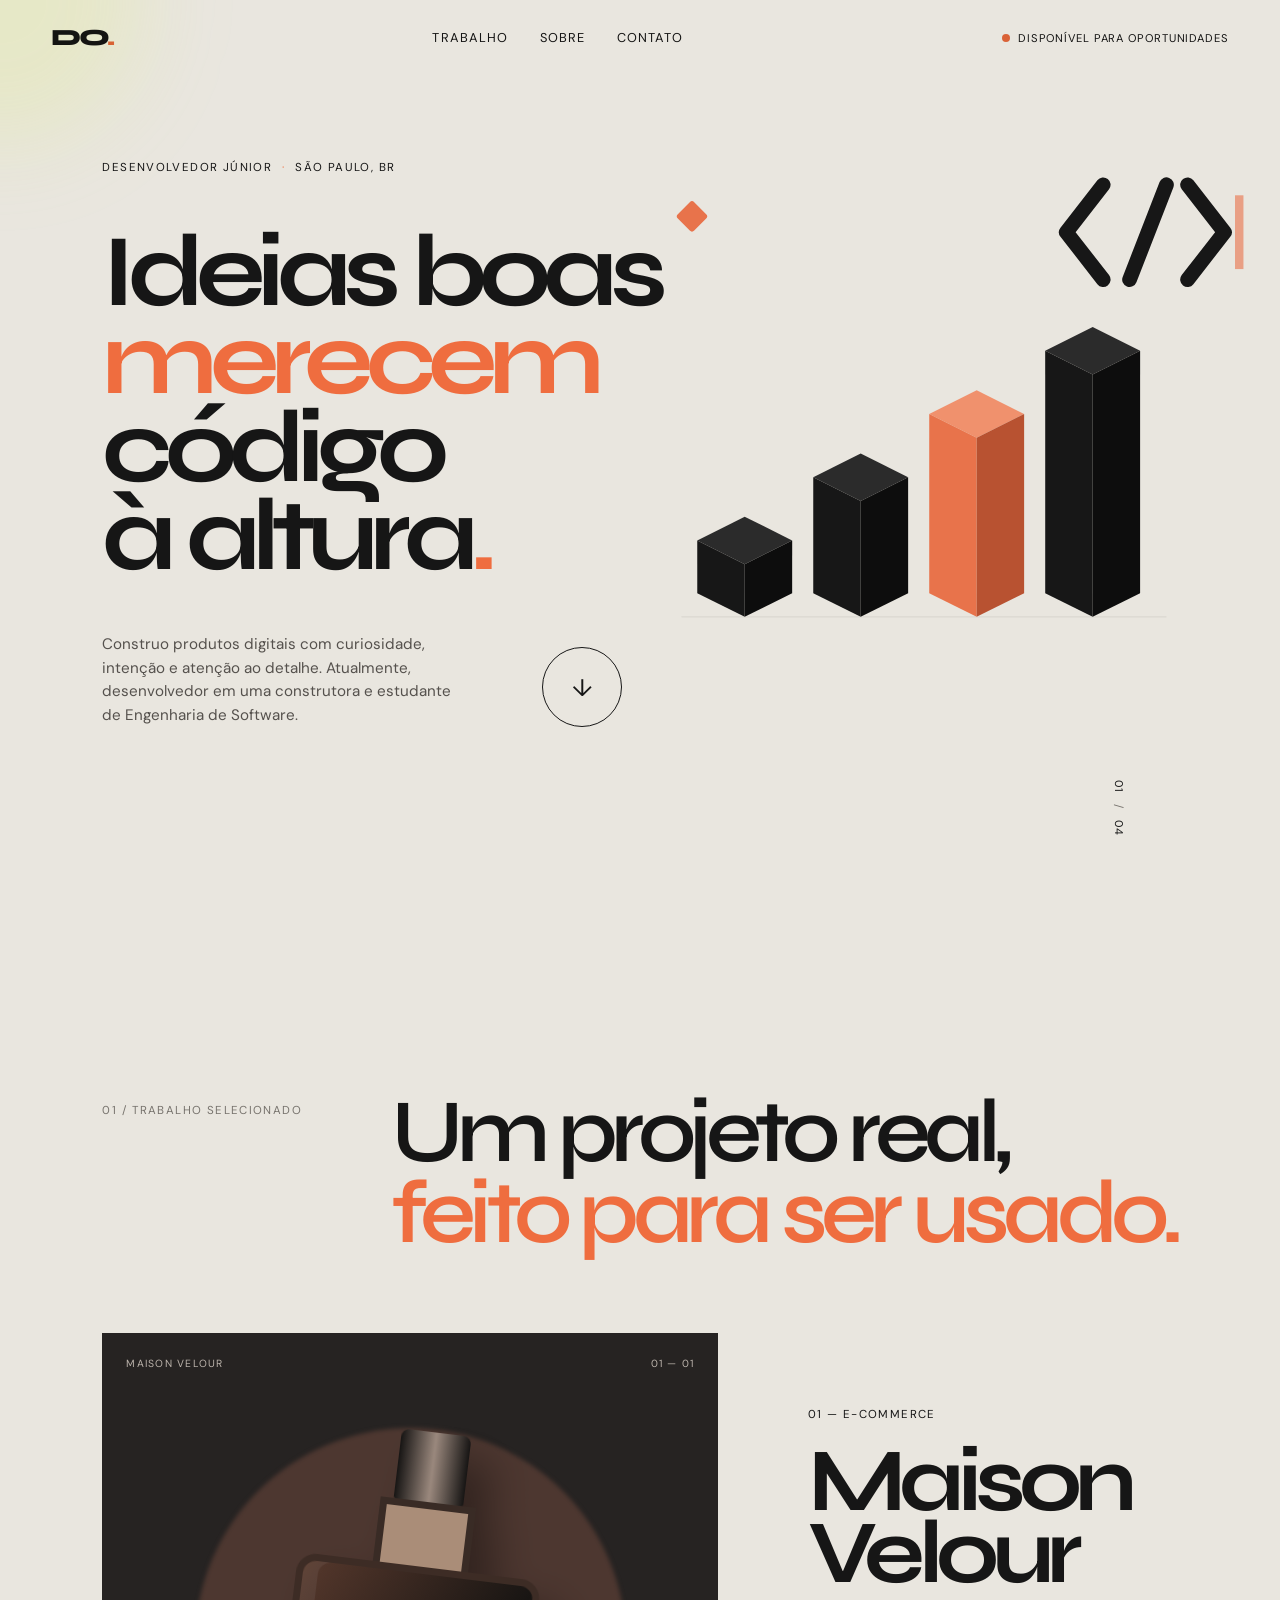
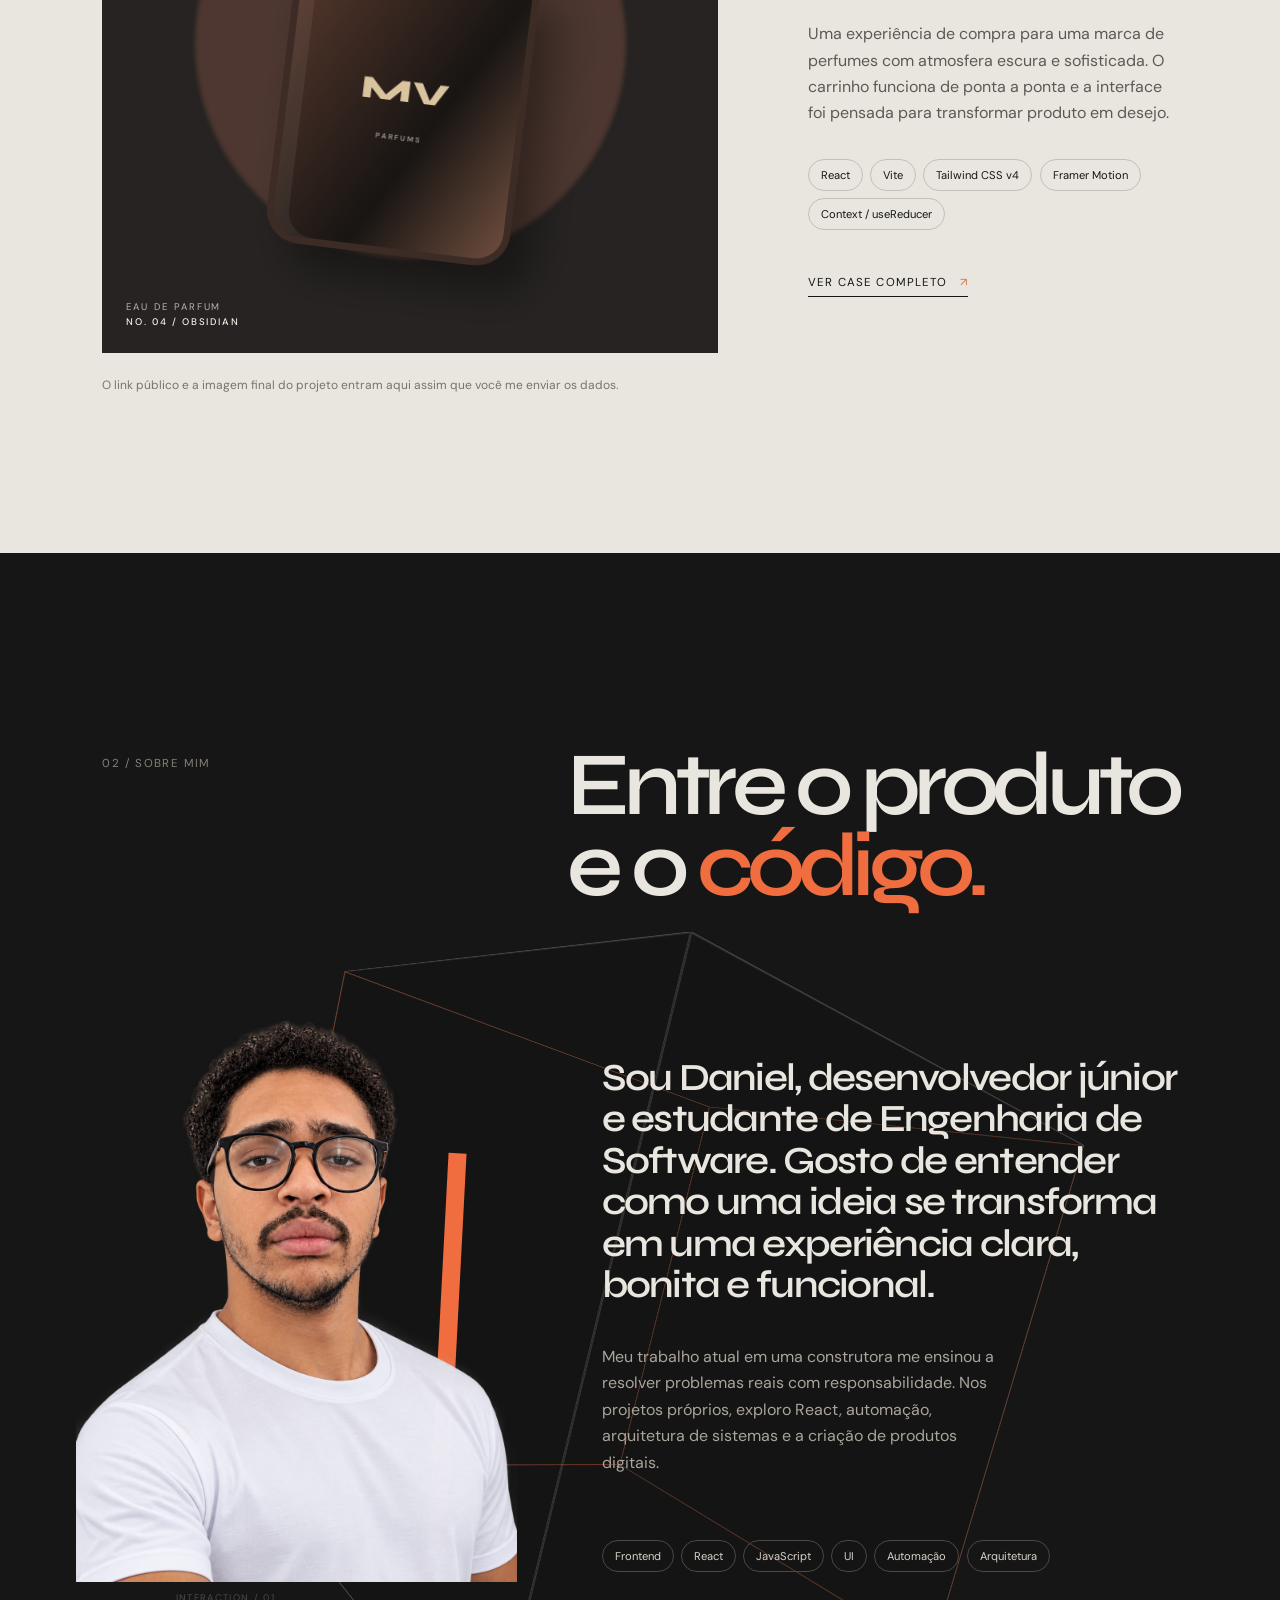
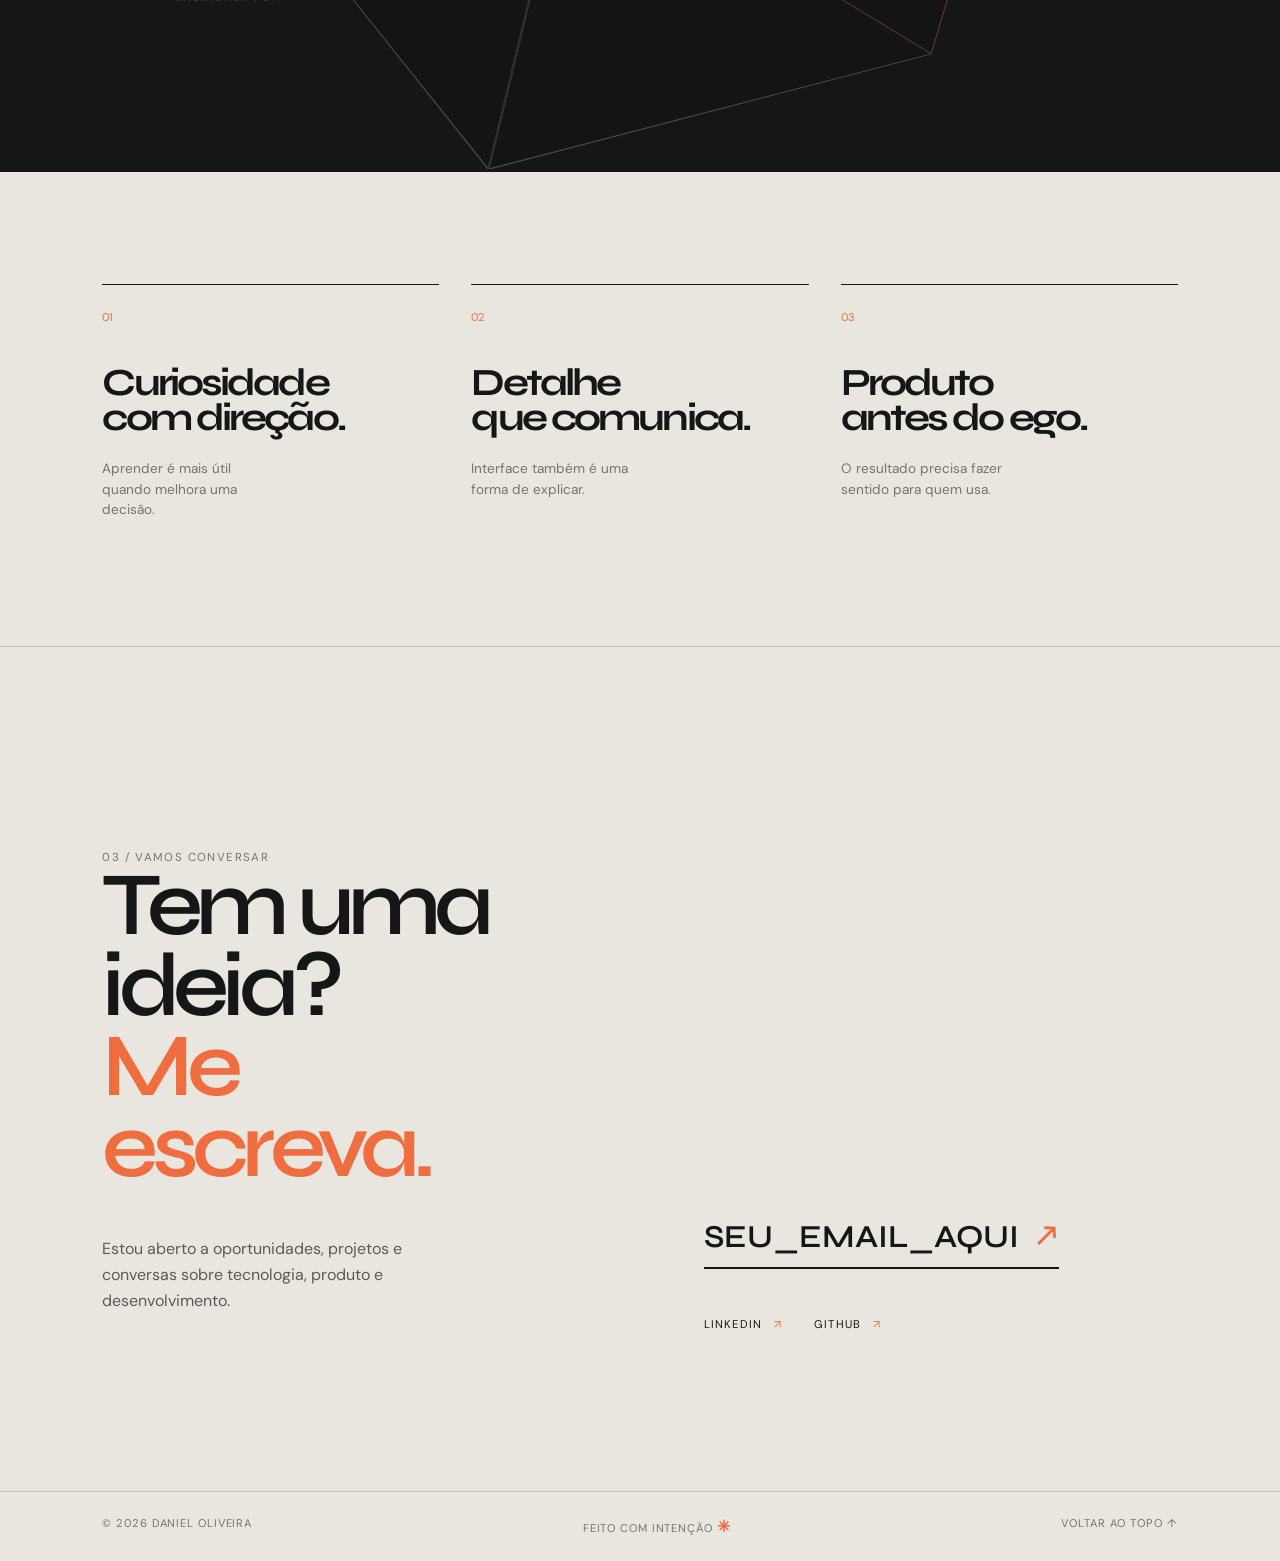
==== index.html @ 0e3d34be "Versão atualizada top demais da conta" ====
<!DOCTYPE html>
<html lang="pt-BR">

<head>
    <meta charset="UTF-8">
    <meta name="viewport" content="width=device-width, initial-scale=1.0">
    <meta name="description"
        content="Portfólio de Daniel Oliveira, desenvolvedor júnior e estudante de Engenharia de Software.">
    <title>Daniel Oliveira · Desenvolvedor</title>
    <link rel="preconnect" href="https://fonts.googleapis.com">
    <link rel="preconnect" href="https://fonts.gstatic.com" crossorigin>
    <link
        href="https://fonts.googleapis.com/css2?family=DM+Sans:wght@400;500;600;700&family=Syne:wght@500;600;700;800&display=swap"
        rel="stylesheet">
    <link rel="stylesheet" href="styles.css">
</head>

<body>
    <div class="cursor-glow" aria-hidden="true"></div>
    <a class="skip-link" href="#conteudo">Pular para o conteúdo</a>
    <header class="site-header">
        <a class="wordmark" href="#topo" aria-label="Daniel Oliveira, início">DO<span>.</span></a>
        <nav class="main-nav" aria-label="Navegação principal">
            <a href="#trabalho">Trabalho</a><a href="#sobre">Sobre</a><a href="#contato">Contato</a>
        </nav>
        <a class="header-availability" href="#contato"><span></span> Disponível para oportunidades</a>
    </header>
    <main id="conteudo">
        <section id="topo" class="hero section-shell">
            <div class="hero-kicker reveal">Desenvolvedor júnior <span>·</span> São Paulo, BR</div>
            <h1 class="hero-title reveal reveal-delay-1">Ideias boas<br><em>merecem</em> código<br>à
                altura<span>.</span></h1>
            <aside class="hero-viewport reveal reveal-delay-2" aria-label="Modelo 3D de blocos de código">
                <img src="./SVG/hero-code-blocks-3d.svg" alt="Modelo 3D abstrato formado por blocos de código">
            </aside>
            <div class="hero-bottom reveal reveal-delay-2">
                <p>Construo produtos digitais com curiosidade, intenção e atenção ao detalhe. Atualmente, desenvolvedor
                    em uma construtora e estudante de Engenharia de Software.</p>
                <a class="circle-link" href="#trabalho" aria-label="Ver trabalhos selecionados"><span>↓</span></a>
            </div>
            <div class="hero-index" aria-hidden="true">01 <span>/</span> 04</div>
        </section>
        <section id="trabalho" class="work-section section-shell">
            <div class="section-heading reveal">
                <p class="eyebrow">01 / Trabalho selecionado</p>
                <h2>Um projeto real,<br><em>feito para ser usado.</em></h2>
            </div>
            <article class="project-feature reveal">
                <div class="project-visual" aria-label="Prévia visual do e-commerce Maison Velour">
                    <div class="visual-topline"><span>MAISON VELOUR</span><span>01 — 01</span></div>
                    <div class="perfume-bottle">
                        <div class="bottle-cap"></div>
                        <div class="bottle-neck"></div>
                        <div class="bottle-body"><span>MV<br><small>PARFUMS</small></span></div>
                    </div>
                    <div class="visual-caption">EAU DE PARFUM<br><strong>NO. 04 / OBSIDIAN</strong></div>
                </div>
                <div class="project-copy">
                    <p class="project-number">01 — E-commerce</p>
                    <h3>Maison<br>Velour</h3>
                    <p class="project-description">Uma experiência de compra para uma marca de perfumes com atmosfera
                        escura e sofisticada. O carrinho funciona de ponta a ponta e a interface foi pensada para
                        transformar produto em desejo.</p>
                    <div class="tag-list" aria-label="Tecnologias utilizadas">
                        <span>React</span><span>Vite</span><span>Tailwind CSS v4</span><span>Framer
                            Motion</span><span>Context / useReducer</span></div><a class="text-link" href="#contato">Ver
                        case completo <span>↗</span></a>
                </div>
            </article>
            <p class="project-note reveal">O link público e a imagem final do projeto entram aqui assim que você me
                enviar os dados.</p>
        </section>
        <section id="sobre" class="about-section section-shell">
            <div class="section-heading reveal">
                <p class="eyebrow">02 / Sobre mim</p>
                <h2>Entre o produto<br>e o <em>código.</em></h2>
            </div>
            <div class="about-grid">
                <div class="about-cube" aria-hidden="true">
                    <div class="cube-scene">
                        <div class="cube">
                            <span class="cube-face cube-front"></span>
                            <span class="cube-face cube-back"></span>
                            <span class="cube-face cube-right"></span>
                            <span class="cube-face cube-left"></span>
                            <span class="cube-face cube-top"></span>
                            <span class="cube-face cube-bottom"></span>
                        </div>
                    </div>
                </div>
                <figure class="about-photo reveal">
                    <img src="./IMG/Eu.png" alt="Foto de Daniel Oliveira"
                        onerror="this.hidden = true; this.nextElementSibling.hidden = false;">
                    <!-- <figcaption hidden>Adicione sua foto PNG em IMG/Eu.png</figcaption> -->
                </figure>
                <div class="about-content">
                    <p class="about-lead reveal reveal-delay-1">Sou Daniel, desenvolvedor júnior e estudante de
                        Engenharia de Software. Gosto de entender como uma ideia se transforma em uma experiência clara,
                        bonita e funcional.</p>
                    <div class="about-details reveal reveal-delay-2">
                        <p>Meu trabalho atual em uma construtora me ensinou a resolver problemas reais com
                            responsabilidade. Nos projetos próprios, exploro React, automação, arquitetura de sistemas e
                            a criação de produtos digitais.</p>
                        <div class="skill-cloud" aria-label="Principais habilidades">
                            <span>Frontend</span><span>React</span><span>JavaScript</span><span>UI</span><span>Automação</span><span>Arquitetura</span>
                        </div>
                    </div>
                </div>
            </div>
        </section>
        <section class="principles-section section-shell" aria-label="Princípios de trabalho">
            <div class="principle reveal"><span>01</span>
                <h3>Curiosidade<br>com direção.</h3>
                <p>Aprender é mais útil quando melhora uma decisão.</p>
            </div>
            <div class="principle reveal reveal-delay-1"><span>02</span>
                <h3>Detalhe<br>que comunica.</h3>
                <p>Interface também é uma forma de explicar.</p>
            </div>
            <div class="principle reveal reveal-delay-2"><span>03</span>
                <h3>Produto<br>antes do ego.</h3>
                <p>O resultado precisa fazer sentido para quem usa.</p>
            </div>
        </section>
        <section id="contato" class="contact-section section-shell">
            <div class="contact-copy reveal">
                <p class="eyebrow">03 / Vamos conversar</p>
                <h2>Tem uma ideia?<br><em>Me escreva.</em></h2>
                <p>Estou aberto a oportunidades, projetos e conversas sobre tecnologia, produto e desenvolvimento.</p>
            </div>
            <div class="contact-actions reveal reveal-delay-1"><a class="contact-email"
                    href="mailto:SEU_EMAIL_AQUI">SEU_EMAIL_AQUI <span>↗</span></a>
                <div class="social-links"><a href="SEU_LINKEDIN_AQUI">LinkedIn <span>↗</span></a><a
                        href="SEU_GITHUB_AQUI">GitHub <span>↗</span></a></div>
            </div>
        </section>
    </main>
    <footer class="site-footer section-shell"><span>© 2026 Daniel Oliveira</span><span>Feito com intenção
            <b>✳</b></span><a href="#topo">Voltar ao topo ↑</a></footer>
    <script src="scripts.js"></script>
</body>

</html>
---- styles.css ----
:root {
    --ink: #161616; --paper: #e9e6df; --muted: #77736d; --line: rgba(22, 22, 22, .18);
    --acid: #d7f24a; --orange: #ef6d3f; --serif: "Syne", sans-serif; --sans: "DM Sans", sans-serif;
}
* { box-sizing: border-box; }
html { scroll-behavior: smooth; }
body { margin: 0; background: var(--paper); color: var(--ink); font-family: var(--sans); overflow-x: hidden; }
a { color: inherit; text-decoration: none; }
.skip-link { position: fixed; top: 0; left: 1rem; padding: .75rem 1rem; background: var(--acid); transform: translateY(-120%); z-index: 100; }
.skip-link:focus { transform: translateY(0); }
.site-header { position: fixed; inset: 0 0 auto; z-index: 20; display: flex; align-items: center; justify-content: space-between; padding: 1.5rem 4vw; mix-blend-mode: multiply; }
.wordmark { font: 800 1.45rem var(--serif); letter-spacing: -.08em; }
.wordmark span, .hero-title span { color: var(--orange); }
.main-nav { display: flex; gap: 2rem; font-size: .8rem; text-transform: uppercase; letter-spacing: .08em; }
.main-nav a, .header-availability, .text-link, .social-links a, .site-footer a { transition: opacity .25s ease; }
.main-nav a:hover, .header-availability:hover, .text-link:hover, .social-links a:hover, .site-footer a:hover { opacity: .5; }
.header-availability { display: flex; align-items: center; gap: .5rem; font-size: .7rem; text-transform: uppercase; letter-spacing: .08em; }
.header-availability span { width: .5rem; height: .5rem; border-radius: 50%; background: var(--orange); animation: pulse 2s infinite; }
.section-shell { padding-left: 8vw; padding-right: 8vw; }
.hero { min-height: 100svh; padding-top: 10rem; padding-bottom: 4rem; display: flex; flex-direction: column; justify-content: space-between; position: relative; isolation: isolate; }
.hero-kicker, .eyebrow, .project-number { font-size: .72rem; text-transform: uppercase; letter-spacing: .12em; }
.hero-kicker span { color: var(--orange); margin: 0 .35rem; }
.hero-title, h2, h3 { font-family: var(--serif); letter-spacing: -.075em; margin: 0; }
.hero-title { width: min(44vw, 560px); max-width: 560px; font-size: clamp(4rem, 8vw, 9rem); line-height: .86; font-weight: 700; }
em { color: var(--orange); font-style: normal; }
.hero > :not(.hero-viewport) { position: relative; z-index: 1; }
.hero-viewport { position: absolute; z-index: 0; top: 9%; right: -1vw; width: min(56vw, 730px); aspect-ratio: 1.18; margin: 0; pointer-events: none; transform: translateY(24px); opacity: .92; }
.hero-viewport img { width: 100%; height: 100%; display: block; object-fit: contain; animation: model-float 5s ease-in-out infinite; }
.hero-bottom { display: flex; align-items: end; justify-content: space-between; max-width: 520px; }
.hero-bottom p { max-width: 350px; margin: 0; color: #55514d; font-size: .95rem; line-height: 1.55; }
.circle-link { display: grid; place-items: center; width: 5rem; height: 5rem; border: 1px solid var(--ink); border-radius: 50%; font-size: 1.5rem; transition: background .3s ease, color .3s ease, transform .3s ease; }
.circle-link:hover { background: var(--ink); color: var(--acid); transform: rotate(-20deg); }
.hero-index { position: absolute; right: 4vw; top: 50%; font-size: .7rem; writing-mode: vertical-rl; letter-spacing: .08em; }
.hero-index span { color: var(--muted); margin: .45rem 0; }
.work-section, .about-section, .contact-section { padding-top: 12rem; padding-bottom: 10rem; }
.section-heading { display: flex; justify-content: space-between; align-items: start; margin-bottom: 5rem; }
.eyebrow { margin: .7rem 0 0; color: var(--muted); }
h2 { font-size: clamp(3rem, 7vw, 7.5rem); line-height: .9; font-weight: 600; }
.project-feature { display: grid; grid-template-columns: minmax(0, 1.25fr) minmax(300px, .75fr); gap: 7vw; align-items: center; }
.project-visual { min-height: 620px; background: #262322; color: #f2eee6; position: relative; overflow: hidden; padding: 1.5rem; display: flex; align-items: center; justify-content: center; }
.project-visual::before { content: ""; position: absolute; width: 70%; aspect-ratio: 1; border-radius: 50%; background: #4d3730; filter: blur(2px); }
.visual-topline { position: absolute; inset: 1.5rem 1.5rem auto; display: flex; justify-content: space-between; font: .65rem var(--sans); letter-spacing: .12em; color: #bcb4ac; }
.perfume-bottle { position: relative; z-index: 1; display: flex; flex-direction: column; align-items: center; transform: rotate(7deg); filter: drop-shadow(25px 25px 20px rgba(0,0,0,.35)); }
.bottle-cap { width: 70px; height: 70px; border-radius: 8px 8px 2px 2px; background: linear-gradient(90deg, #171514, #9a887d, #171514); }
.bottle-neck { width: 96px; height: 65px; background: #aa8d78; border: 7px solid #392b25; border-bottom: 0; }
.bottle-body { width: 245px; height: 290px; border-radius: 20px 20px 34px 34px; display: grid; place-items: center; text-align: center; color: #d9c49f; background: linear-gradient(120deg, #56382c, #181513 60%, #6e4d3d); border: 7px solid #3d2c25; box-shadow: inset 15px 0 rgba(255,255,255,.06); font: 800 2rem var(--serif); }
.bottle-body small { font: .45rem var(--sans); letter-spacing: .3em; color: #ddd0c0; }
.visual-caption { position: absolute; bottom: 1.5rem; left: 1.5rem; font-size: .6rem; letter-spacing: .2em; line-height: 1.5; color: #bcb4ac; }
.visual-caption strong { color: #f2eee6; font-weight: 500; }
.project-copy h3 { font-size: clamp(3.8rem, 7vw, 7rem); line-height: .8; margin: 1.5rem 0 2rem; }
.project-description, .about-details p, .contact-copy > p:last-child { color: #5e5954; line-height: 1.65; max-width: 370px; }
.tag-list, .skill-cloud { display: flex; flex-wrap: wrap; gap: .45rem; margin: 2rem 0 2.5rem; }
.tag-list span, .skill-cloud span { border: 1px solid var(--line); border-radius: 100px; padding: .5rem .75rem; font-size: .7rem; }
.text-link { border-bottom: 1px solid var(--ink); padding-bottom: .35rem; text-transform: uppercase; font-size: .72rem; letter-spacing: .1em; }
.text-link span, .social-links span, .contact-email span { color: var(--orange); margin-left: .5rem; }
.project-note { color: var(--muted); font-size: .75rem; margin: 1.5rem 0 0; }
.about-section { background: var(--ink); color: var(--paper); }
.about-section .eyebrow { color: #85817a; }
.about-grid { display: grid; grid-template-columns: minmax(280px, .8fr) minmax(0, 1.2fr); gap: 9vw; align-items: center; margin-top: 7rem; position: relative; }
.about-cube { position: absolute; z-index: 0; left: -4%; top: -8%; width: 108%; height: 116%; pointer-events: none; opacity: .48; }
.cube-scene { width: 100%; height: 100%; perspective: 900px; display: grid; place-items: center; }
.cube { width: min(46vw, 520px); height: min(46vw, 520px); position: relative; transform-style: preserve-3d; transform: rotateX(-18deg) rotateY(-28deg) rotateZ(6deg); transition: transform .18s ease-out; }
.cube-face { position: absolute; inset: 0; border: 1px solid rgba(233, 230, 223, .35); background: rgba(22, 22, 22, .08); backface-visibility: visible; }
.cube-front { transform: translateZ(260px); border-color: var(--orange); }
.cube-back { transform: rotateY(180deg) translateZ(260px); }
.cube-right { transform: rotateY(90deg) translateZ(260px); }
.cube-left { transform: rotateY(-90deg) translateZ(260px); }
.cube-top { transform: rotateX(90deg) translateZ(260px); border-color: rgba(239, 109, 63, .7); }
.cube-bottom { transform: rotateX(-90deg) translateZ(260px); }
.about-cube::after { content: "INTERACTION / 01"; position: absolute; left: 10%; bottom: 8%; color: #85817a; font-size: .6rem; letter-spacing: .14em; }
.about-photo, .about-content { position: relative; z-index: 1; }
.about-photo { position: relative; min-height: 560px; margin: 0; overflow: visible; transform: rotate(-3deg); transition: transform .5s ease; }
.about-photo::before { content: ""; position: absolute; z-index: -1; right: 8%; bottom: 7%; width: 18px; height: 72%; background: var(--orange); transform: rotate(3deg); }
.about-photo img { width: 115%; height: 115%; margin: -7% 0 0 -7%; display: block; object-fit: contain; object-position: center bottom; transition: transform .45s ease; }
.about-photo:hover { transform: rotate(0deg) translateY(-6px); }
.about-photo:hover img { transform: scale(1.025); }
.about-content { min-width: 0; }
.about-lead { font: 600 clamp(1.7rem, 3vw, 3rem) var(--serif); line-height: 1.08; letter-spacing: -.045em; max-width: 650px; }
.about-details p { color: #aaa59b; max-width: 410px; }
.about-details .skill-cloud { margin-top: 4rem; }
.about-details .skill-cloud span { border-color: #4b4944; color: #d9d4ca; }
.principles-section { display: grid; grid-template-columns: repeat(3, 1fr); gap: 2rem; padding-top: 7rem; padding-bottom: 7rem; border-bottom: 1px solid var(--line); }
.principle { border-top: 1px solid var(--ink); padding-top: 1.25rem; }
.principle span { color: var(--orange); font-size: .7rem; }
.principle h3 { font-size: clamp(2rem, 3vw, 3.5rem); line-height: .9; margin: 2.5rem 0 1.5rem; }
.principle p { color: var(--muted); max-width: 180px; font-size: .85rem; line-height: 1.5; }
.contact-section { display: grid; grid-template-columns: 1fr 1fr; gap: 10vw; align-items: end; }
.contact-copy > p:last-child { margin-top: 3rem; }
.contact-email { display: inline-block; font: 600 clamp(1.3rem, 2.5vw, 2.5rem) var(--serif); border-bottom: 2px solid var(--ink); padding-bottom: .65rem; overflow-wrap: anywhere; }
.social-links { display: flex; gap: 2rem; margin-top: 3rem; text-transform: uppercase; letter-spacing: .1em; font-size: .7rem; }
.site-footer { display: flex; justify-content: space-between; padding-top: 1.5rem; padding-bottom: 1.5rem; border-top: 1px solid var(--line); color: var(--muted); font-size: .7rem; text-transform: uppercase; letter-spacing: .08em; }
.site-footer b { color: var(--orange); font-size: 1rem; }
.reveal { opacity: 0; transform: translateY(28px); transition: opacity .8s ease, transform .8s cubic-bezier(.2,.75,.25,1); }
.reveal.is-visible { opacity: 1; transform: translateY(0); }
.reveal-delay-1 { transition-delay: .12s; } .reveal-delay-2 { transition-delay: .22s; }
.cursor-glow { position: fixed; width: 18rem; height: 18rem; border-radius: 50%; background: rgba(215,242,74,.16); filter: blur(45px); pointer-events: none; z-index: -1; transform: translate(-50%, -50%); transition: left .25s ease-out, top .25s ease-out; }
@keyframes pulse { 50% { opacity: .35; transform: scale(.7); } }
@keyframes model-float { 0%, 100% { transform: translateY(0) rotate(0deg); } 50% { transform: translateY(-9px) rotate(.6deg); } }
@media (max-width: 800px) {
    .site-header { padding: 1.2rem 5vw; } .main-nav { gap: 1rem; } .header-availability { display: none; }
    .section-shell { padding-left: 6vw; padding-right: 6vw; } .hero { padding-top: 8rem; } .hero-title { width: 100%; font-size: clamp(3.7rem, 16vw, 7rem); }
    .hero-bottom { align-items: start; gap: 2rem; } .hero-index { display: none; } .work-section, .about-section, .contact-section { padding-top: 8rem; padding-bottom: 7rem; }
    .hero-viewport { top: 17%; right: -20vw; width: 100vw; opacity: .48; transform: translateY(0); }
    .section-heading { display: block; margin-bottom: 3rem; } .section-heading h2 { margin-top: 2.5rem; }
    .project-feature, .about-grid, .contact-section { grid-template-columns: 1fr; gap: 3rem; } .project-visual { min-height: 430px; }
    .about-cube { left: -12%; top: -3%; width: 124%; height: 106%; opacity: .34; }
    .cube { width: min(78vw, 360px); height: min(78vw, 360px); }
    .cube-front { transform: translateZ(180px); } .cube-back { transform: rotateY(180deg) translateZ(180px); }
    .cube-right { transform: rotateY(90deg) translateZ(180px); } .cube-left { transform: rotateY(-90deg) translateZ(180px); }
    .cube-top { transform: rotateX(90deg) translateZ(180px); } .cube-bottom { transform: rotateX(-90deg) translateZ(180px); }
    .about-photo { min-height: 470px; width: min(82vw, 390px); margin: 0 auto 1.5rem; }
    .about-photo img { width: 118%; height: 118%; margin: -8% 0 0 -9%; }
    .bottle-body { width: 170px; height: 220px; } .principles-section { grid-template-columns: 1fr; gap: 3rem; padding-top: 5rem; padding-bottom: 5rem; }
    .principle h3 { margin-top: 1.5rem; } .site-footer { flex-wrap: wrap; gap: 1rem; }
}
@media (prefers-reduced-motion: reduce) {
    html { scroll-behavior: auto; } *, *::before, *::after { animation-duration: .01ms !important; animation-iteration-count: 1 !important; transition-duration: .01ms !important; }
    .reveal { opacity: 1; transform: none; } .cursor-glow { display: none; } .hero-viewport img { animation: none; }
}

@media (max-width: 600px) {
    .site-header { padding: 1rem 5vw; background: rgba(233, 230, 223, .9); backdrop-filter: blur(12px); mix-blend-mode: normal; }
    .wordmark { font-size: 1.2rem; }
    .main-nav { gap: .8rem; font-size: .62rem; }
    .main-nav a { min-height: 44px; display: inline-flex; align-items: center; }
    .section-shell { padding-left: 5vw; padding-right: 5vw; }
    .hero { min-height: auto; padding-top: 8.5rem; padding-bottom: 5rem; gap: 3rem; overflow: hidden; }
    .hero-kicker, .eyebrow, .project-number { font-size: .62rem; }
    .hero-title { max-width: 100%; font-size: clamp(3.2rem, 15vw, 5.7rem); line-height: .88; }
    .hero-viewport { top: 25%; right: -32vw; width: 125vw; opacity: .3; }
    .hero-bottom { display: grid; grid-template-columns: 1fr auto; gap: 1.5rem; align-items: end; max-width: none; }
    .hero-bottom p { max-width: 270px; font-size: .82rem; }
    .circle-link { width: 3.6rem; height: 3.6rem; font-size: 1.25rem; }
    .work-section, .about-section, .contact-section { padding-top: 6.5rem; padding-bottom: 6rem; }
    .section-heading { margin-bottom: 3rem; }
    h2 { font-size: clamp(2.8rem, 13vw, 4.7rem); line-height: .92; }
    .project-feature { gap: 2.5rem; }
    .project-visual { min-height: 390px; padding: 1rem; }
    .visual-topline { inset: 1rem; font-size: .55rem; }
    .bottle-cap { width: 52px; height: 52px; }
    .bottle-neck { width: 72px; height: 48px; border-width: 5px; }
    .bottle-body { width: 165px; height: 215px; border-width: 5px; font-size: 1.5rem; }
    .visual-caption { left: 1rem; bottom: 1rem; font-size: .52rem; }
    .project-copy h3 { font-size: clamp(3.5rem, 17vw, 5.8rem); margin: 0 0 1.5rem; }
    .project-description, .about-details p, .contact-copy > p:last-child { font-size: .9rem; }
    .tag-list, .skill-cloud { margin: 1.5rem 0 2rem; }
    .tag-list span, .skill-cloud span { font-size: .65rem; padding: .55rem .7rem; }
    .about-section { overflow: hidden; }
    .about-grid { margin-top: 4rem; gap: 2.5rem; }
    .about-cube { left: -24%; top: -3%; width: 148%; height: 100%; opacity: .25; }
    .cube { width: min(88vw, 340px); height: min(88vw, 340px); }
    .cube-front { transform: translateZ(170px); } .cube-back { transform: rotateY(180deg) translateZ(170px); }
    .cube-right { transform: rotateY(90deg) translateZ(170px); } .cube-left { transform: rotateY(-90deg) translateZ(170px); }
    .cube-top { transform: rotateX(90deg) translateZ(170px); } .cube-bottom { transform: rotateX(-90deg) translateZ(170px); }
    .about-photo { min-height: 430px; width: min(88vw, 390px); }
    .about-photo img { width: 122%; height: 122%; margin: -10% 0 0 -11%; }
    .about-lead { font-size: clamp(1.65rem, 7.5vw, 2.5rem); }
    .about-details .skill-cloud { margin-top: 2.5rem; }
    .principles-section { gap: 2.5rem; padding-top: 4.5rem; padding-bottom: 4.5rem; }
    .principle h3 { font-size: clamp(2.4rem, 11vw, 3.5rem); }
    .contact-section { gap: 3rem; }
    .contact-email { font-size: clamp(1.25rem, 6.5vw, 2rem); }
    .social-links { gap: 1.25rem; flex-wrap: wrap; }
    .site-footer { flex-direction: column; align-items: flex-start; font-size: .62rem; }
}
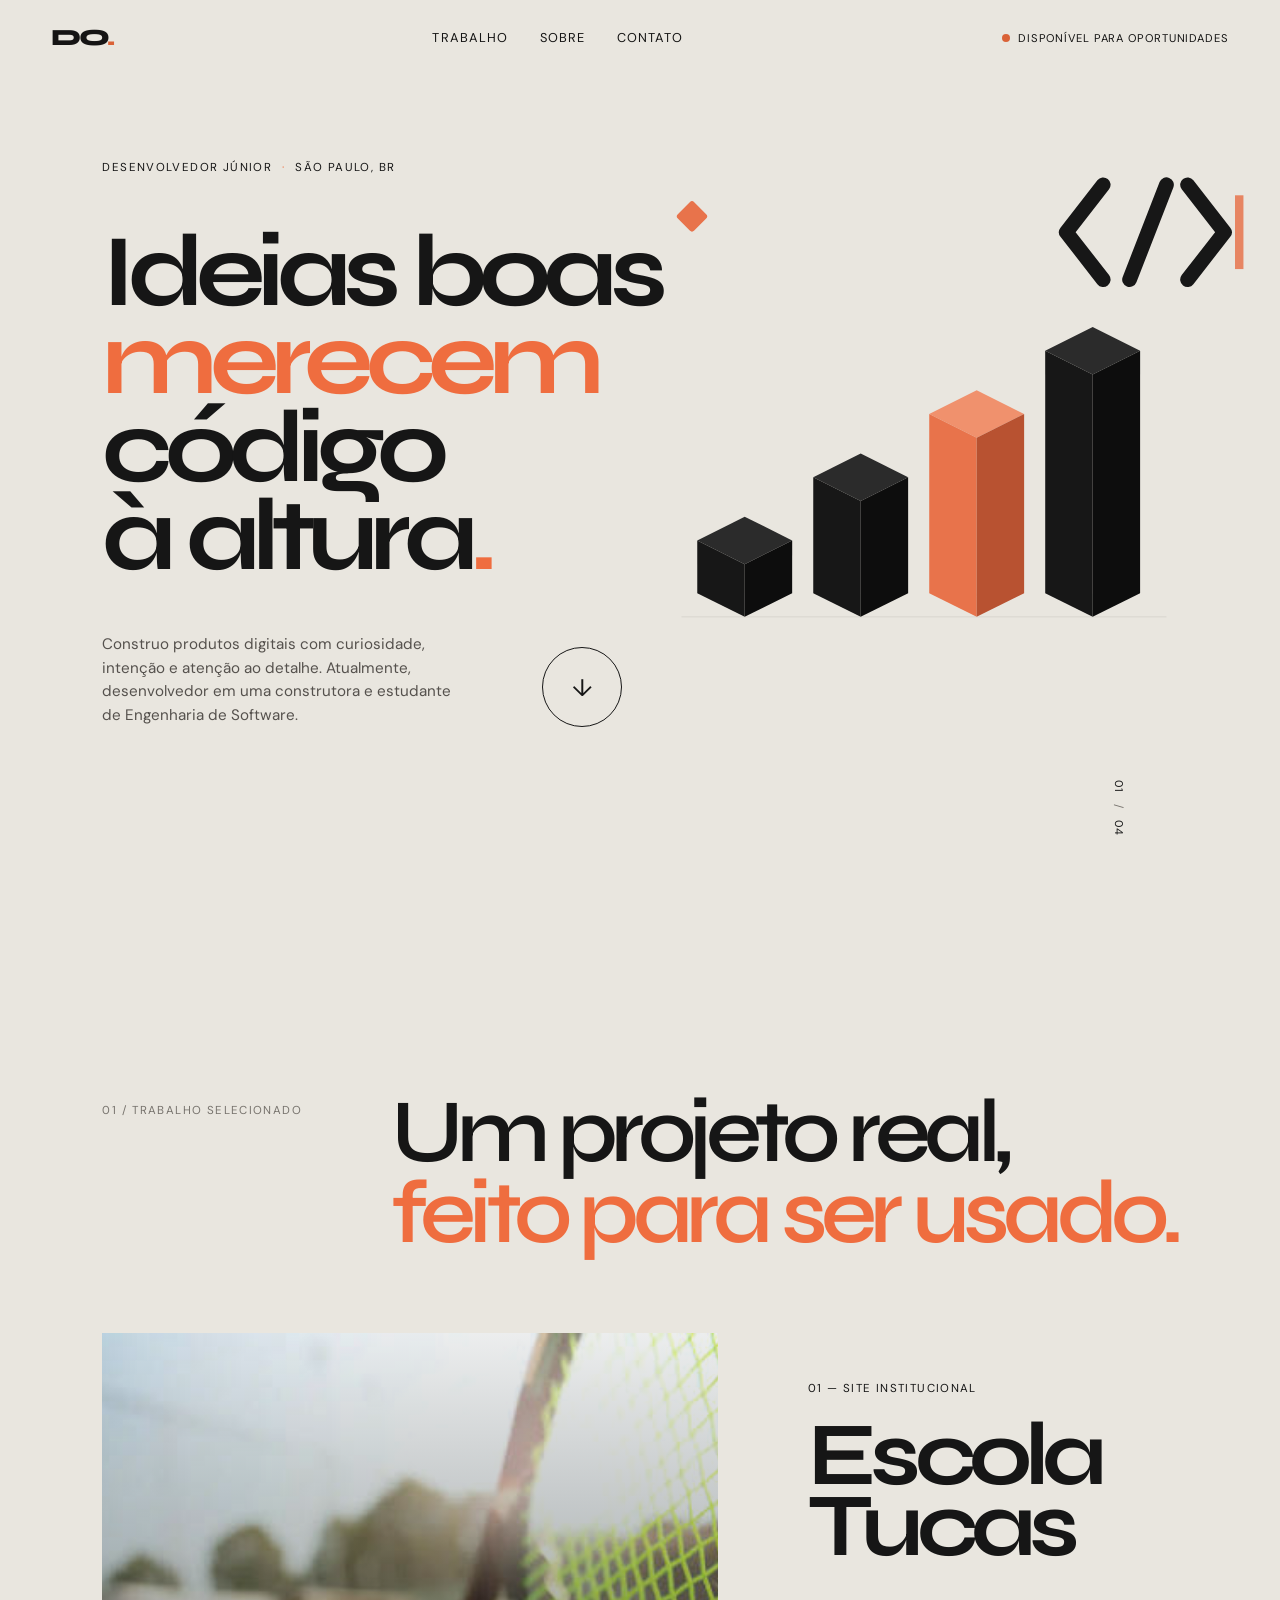
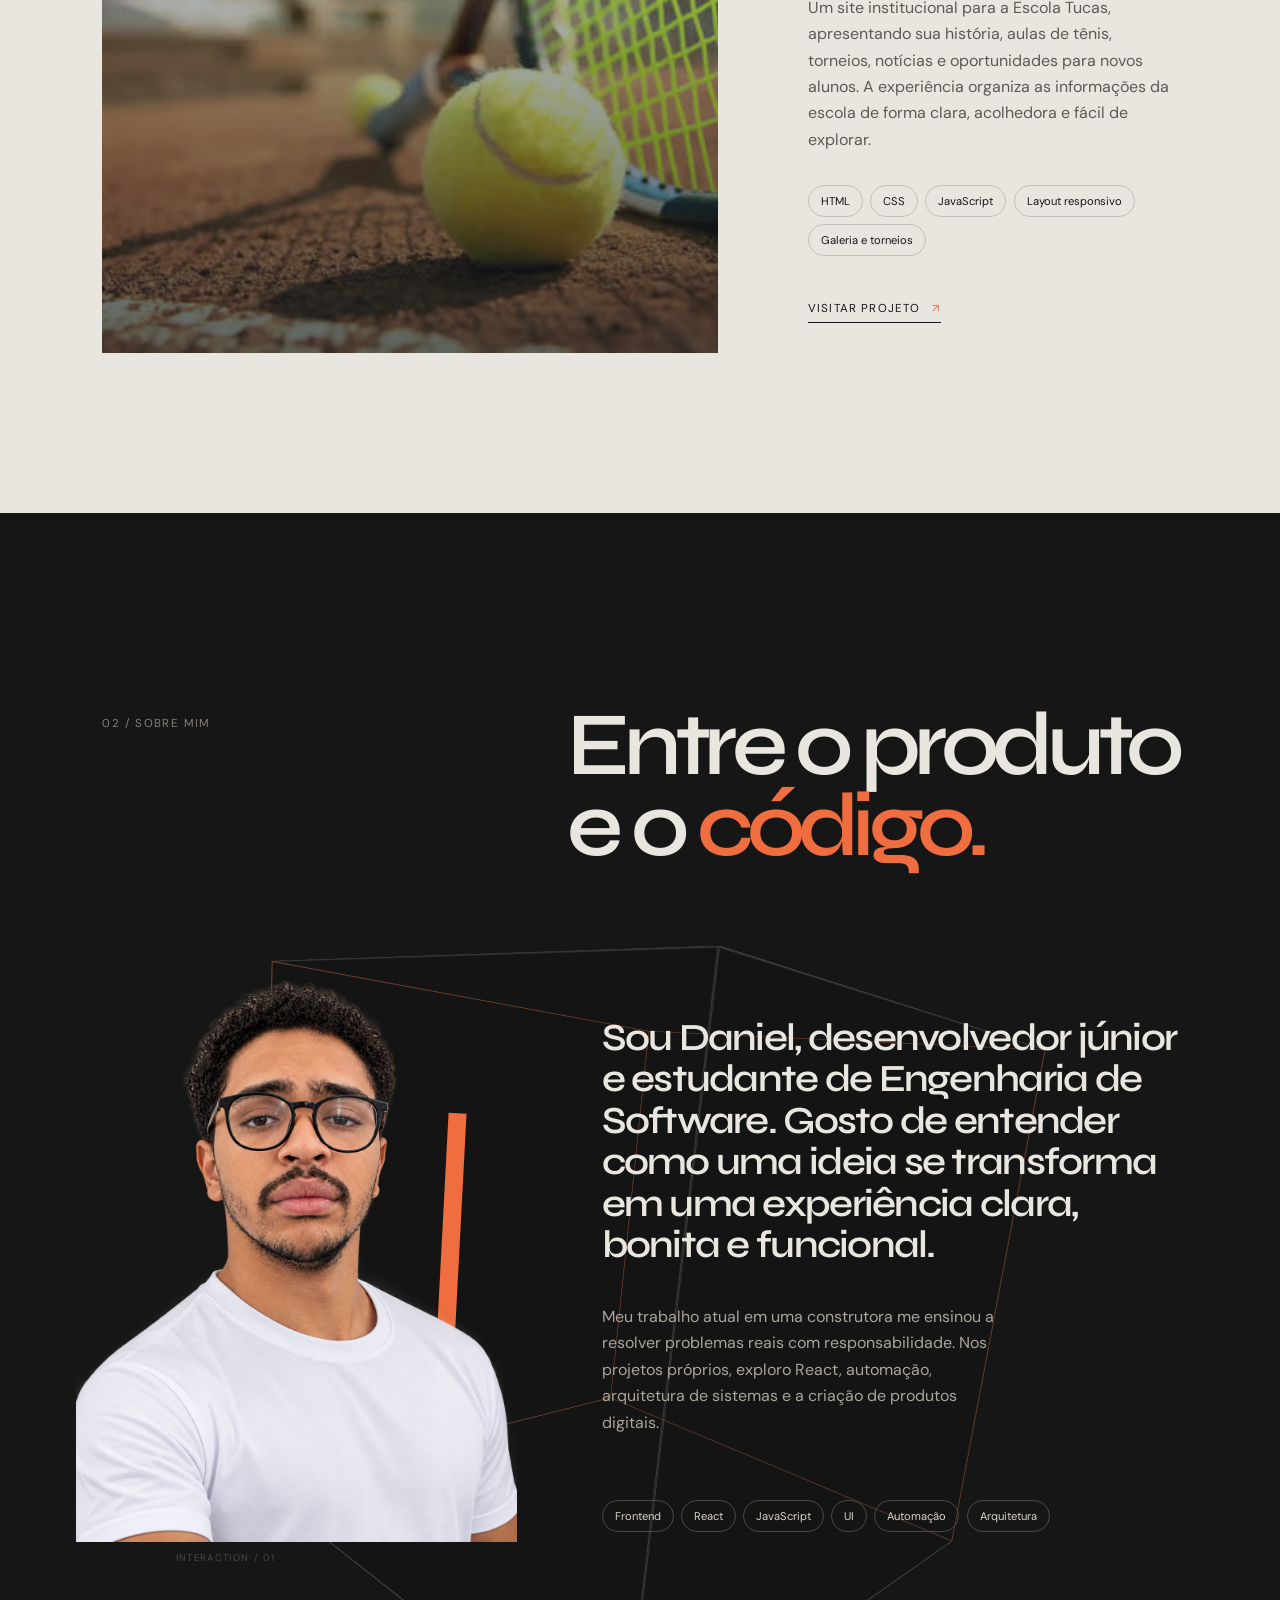
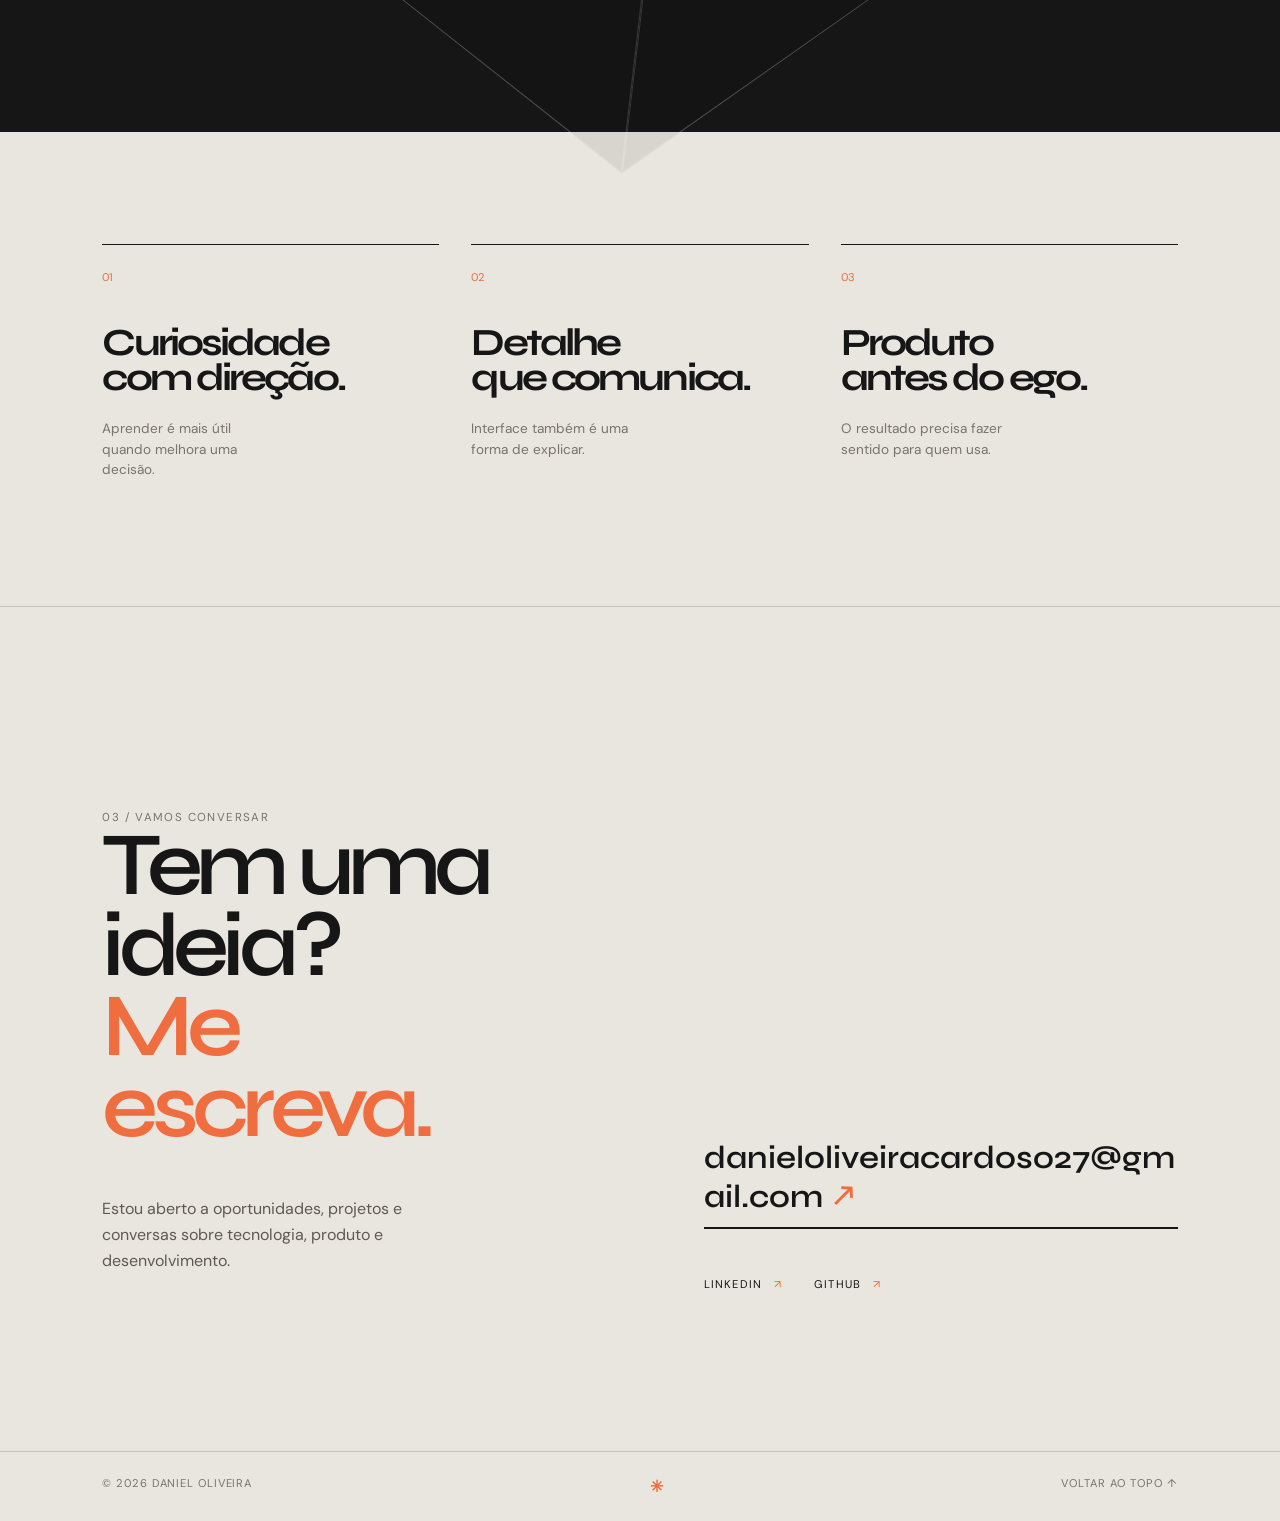
==== commit 0038f7b3: "Versão atualizada top demais da conta 2" ====
--- a/index.html
+++ b/index.html
@@ -16,7 +16,6 @@
 </head>
 
 <body>
-    <div class="cursor-glow" aria-hidden="true"></div>
     <a class="skip-link" href="#conteudo">Pular para o conteúdo</a>
     <header class="site-header">
         <a class="wordmark" href="#topo" aria-label="Daniel Oliveira, início">DO<span>.</span></a>
@@ -46,29 +45,21 @@
                 <h2>Um projeto real,<br><em>feito para ser usado.</em></h2>
             </div>
             <article class="project-feature reveal">
-                <div class="project-visual" aria-label="Prévia visual do e-commerce Maison Velour">
-                    <div class="visual-topline"><span>MAISON VELOUR</span><span>01 — 01</span></div>
-                    <div class="perfume-bottle">
-                        <div class="bottle-cap"></div>
-                        <div class="bottle-neck"></div>
-                        <div class="bottle-body"><span>MV<br><small>PARFUMS</small></span></div>
-                    </div>
-                    <div class="visual-caption">EAU DE PARFUM<br><strong>NO. 04 / OBSIDIAN</strong></div>
+                <div class="project-visual" aria-label="Raquete e bola de tênis em uma quadra de saibro">
+                    <img class="tennis-photo" src="./IMG/tenis.jpg" alt="Raquete e bola de tênis em uma quadra de saibro" loading="lazy">
                 </div>
                 <div class="project-copy">
-                    <p class="project-number">01 — E-commerce</p>
-                    <h3>Maison<br>Velour</h3>
-                    <p class="project-description">Uma experiência de compra para uma marca de perfumes com atmosfera
-                        escura e sofisticada. O carrinho funciona de ponta a ponta e a interface foi pensada para
-                        transformar produto em desejo.</p>
+                    <p class="project-number">01 — Site institucional</p>
+                    <h3>Escola<br>Tucas</h3>
+                    <p class="project-description">Um site institucional para a Escola Tucas, apresentando sua história,
+                        aulas de tênis, torneios, notícias e oportunidades para novos alunos. A experiência organiza as
+                        informações da escola de forma clara, acolhedora e fácil de explorar.</p>
                     <div class="tag-list" aria-label="Tecnologias utilizadas">
-                        <span>React</span><span>Vite</span><span>Tailwind CSS v4</span><span>Framer
-                            Motion</span><span>Context / useReducer</span></div><a class="text-link" href="#contato">Ver
-                        case completo <span>↗</span></a>
+                        <span>HTML</span><span>CSS</span><span>JavaScript</span><span>Layout responsivo</span><span>Galeria e torneios</span>
+                    </div>
+                    <a class="text-link" href="https://etucas.com.br/" target="_blank" rel="noopener noreferrer">Visitar projeto <span>↗</span></a>
                 </div>
             </article>
-            <p class="project-note reveal">O link público e a imagem final do projeto entram aqui assim que você me
-                enviar os dados.</p>
         </section>
         <section id="sobre" class="about-section section-shell">
             <div class="section-heading reveal">
@@ -129,13 +120,13 @@
                 <p>Estou aberto a oportunidades, projetos e conversas sobre tecnologia, produto e desenvolvimento.</p>
             </div>
             <div class="contact-actions reveal reveal-delay-1"><a class="contact-email"
-                    href="mailto:SEU_EMAIL_AQUI">SEU_EMAIL_AQUI <span>↗</span></a>
-                <div class="social-links"><a href="SEU_LINKEDIN_AQUI">LinkedIn <span>↗</span></a><a
-                        href="SEU_GITHUB_AQUI">GitHub <span>↗</span></a></div>
+                    href="mailto:SEU_EMAIL_AQUI">danieloliveiracardoso27@gmail.com<span>↗</span></a>
+                <div class="social-links"><a href="https://www.linkedin.com/in/daniel-oliveira-1415323b9/">LinkedIn <span>↗</span></a><a
+                        href="https://github.com/filhaokardoso-lab">GitHub <span>↗</span></a></div>
             </div>
         </section>
     </main>
-    <footer class="site-footer section-shell"><span>© 2026 Daniel Oliveira</span><span>Feito com intenção
+    <footer class="site-footer section-shell"><span>© 2026 Daniel Oliveira</span><span>
             <b>✳</b></span><a href="#topo">Voltar ao topo ↑</a></footer>
     <script src="scripts.js"></script>
 </body>
--- a/styles.css
+++ b/styles.css
@@ -37,9 +37,10 @@
 .eyebrow { margin: .7rem 0 0; color: var(--muted); }
 h2 { font-size: clamp(3rem, 7vw, 7.5rem); line-height: .9; font-weight: 600; }
 .project-feature { display: grid; grid-template-columns: minmax(0, 1.25fr) minmax(300px, .75fr); gap: 7vw; align-items: center; }
-.project-visual { min-height: 620px; background: #262322; color: #f2eee6; position: relative; overflow: hidden; padding: 1.5rem; display: flex; align-items: center; justify-content: center; }
-.project-visual::before { content: ""; position: absolute; width: 70%; aspect-ratio: 1; border-radius: 50%; background: #4d3730; filter: blur(2px); }
-.visual-topline { position: absolute; inset: 1.5rem 1.5rem auto; display: flex; justify-content: space-between; font: .65rem var(--sans); letter-spacing: .12em; color: #bcb4ac; }
+.project-visual { min-height: 620px; background: #262322; color: #f2eee6; position: relative; overflow: hidden; display: grid; place-items: center; isolation: isolate; }
+.project-visual::after { content: ""; position: absolute; inset: 0; z-index: 1; background: linear-gradient(180deg, rgba(15, 32, 37, .08), rgba(15, 32, 37, .68)); }
+.tennis-photo { position: absolute; inset: 0; z-index: 0; width: 100%; height: 100%; object-fit: cover; object-position: center; filter: saturate(.85) contrast(1.05); transition: transform .7s ease; }
+.project-visual:hover .tennis-photo { transform: scale(1.04); }
 .perfume-bottle { position: relative; z-index: 1; display: flex; flex-direction: column; align-items: center; transform: rotate(7deg); filter: drop-shadow(25px 25px 20px rgba(0,0,0,.35)); }
 .bottle-cap { width: 70px; height: 70px; border-radius: 8px 8px 2px 2px; background: linear-gradient(90deg, #171514, #9a887d, #171514); }
 .bottle-neck { width: 96px; height: 65px; background: #aa8d78; border: 7px solid #392b25; border-bottom: 0; }
@@ -93,7 +94,6 @@
 .reveal { opacity: 0; transform: translateY(28px); transition: opacity .8s ease, transform .8s cubic-bezier(.2,.75,.25,1); }
 .reveal.is-visible { opacity: 1; transform: translateY(0); }
 .reveal-delay-1 { transition-delay: .12s; } .reveal-delay-2 { transition-delay: .22s; }
-.cursor-glow { position: fixed; width: 18rem; height: 18rem; border-radius: 50%; background: rgba(215,242,74,.16); filter: blur(45px); pointer-events: none; z-index: -1; transform: translate(-50%, -50%); transition: left .25s ease-out, top .25s ease-out; }
 @keyframes pulse { 50% { opacity: .35; transform: scale(.7); } }
 @keyframes model-float { 0%, 100% { transform: translateY(0) rotate(0deg); } 50% { transform: translateY(-9px) rotate(.6deg); } }
 @media (max-width: 800px) {
@@ -110,12 +110,12 @@
     .cube-top { transform: rotateX(90deg) translateZ(180px); } .cube-bottom { transform: rotateX(-90deg) translateZ(180px); }
     .about-photo { min-height: 470px; width: min(82vw, 390px); margin: 0 auto 1.5rem; }
     .about-photo img { width: 118%; height: 118%; margin: -8% 0 0 -9%; }
-    .bottle-body { width: 170px; height: 220px; } .principles-section { grid-template-columns: 1fr; gap: 3rem; padding-top: 5rem; padding-bottom: 5rem; }
+    .principles-section { grid-template-columns: 1fr; gap: 3rem; padding-top: 5rem; padding-bottom: 5rem; }
     .principle h3 { margin-top: 1.5rem; } .site-footer { flex-wrap: wrap; gap: 1rem; }
 }
 @media (prefers-reduced-motion: reduce) {
     html { scroll-behavior: auto; } *, *::before, *::after { animation-duration: .01ms !important; animation-iteration-count: 1 !important; transition-duration: .01ms !important; }
-    .reveal { opacity: 1; transform: none; } .cursor-glow { display: none; } .hero-viewport img { animation: none; }
+    .reveal { opacity: 1; transform: none; } .hero-viewport img { animation: none; }
 }
 
 @media (max-width: 600px) {
@@ -135,12 +135,8 @@
     .section-heading { margin-bottom: 3rem; }
     h2 { font-size: clamp(2.8rem, 13vw, 4.7rem); line-height: .92; }
     .project-feature { gap: 2.5rem; }
-    .project-visual { min-height: 390px; padding: 1rem; }
+    .project-visual { min-height: 390px; }
     .visual-topline { inset: 1rem; font-size: .55rem; }
-    .bottle-cap { width: 52px; height: 52px; }
-    .bottle-neck { width: 72px; height: 48px; border-width: 5px; }
-    .bottle-body { width: 165px; height: 215px; border-width: 5px; font-size: 1.5rem; }
-    .visual-caption { left: 1rem; bottom: 1rem; font-size: .52rem; }
     .project-copy h3 { font-size: clamp(3.5rem, 17vw, 5.8rem); margin: 0 0 1.5rem; }
     .project-description, .about-details p, .contact-copy > p:last-child { font-size: .9rem; }
     .tag-list, .skill-cloud { margin: 1.5rem 0 2rem; }
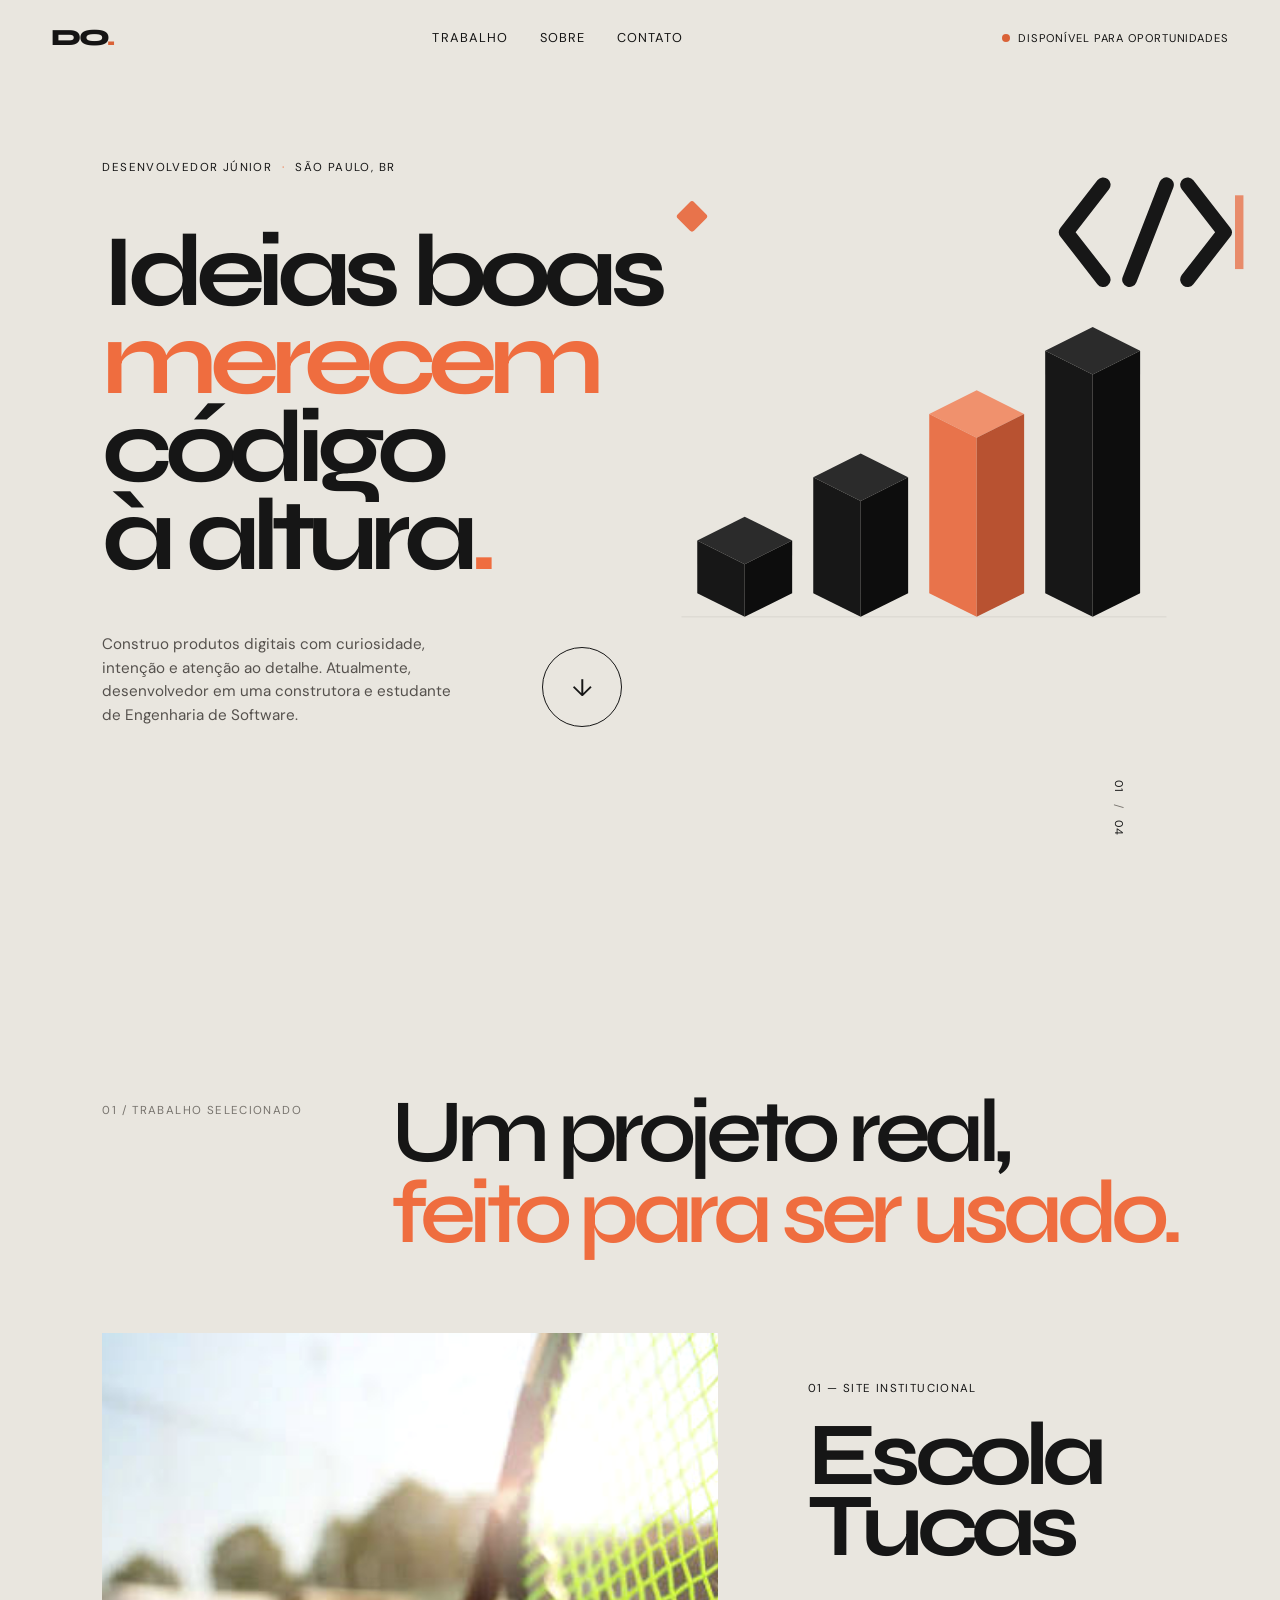
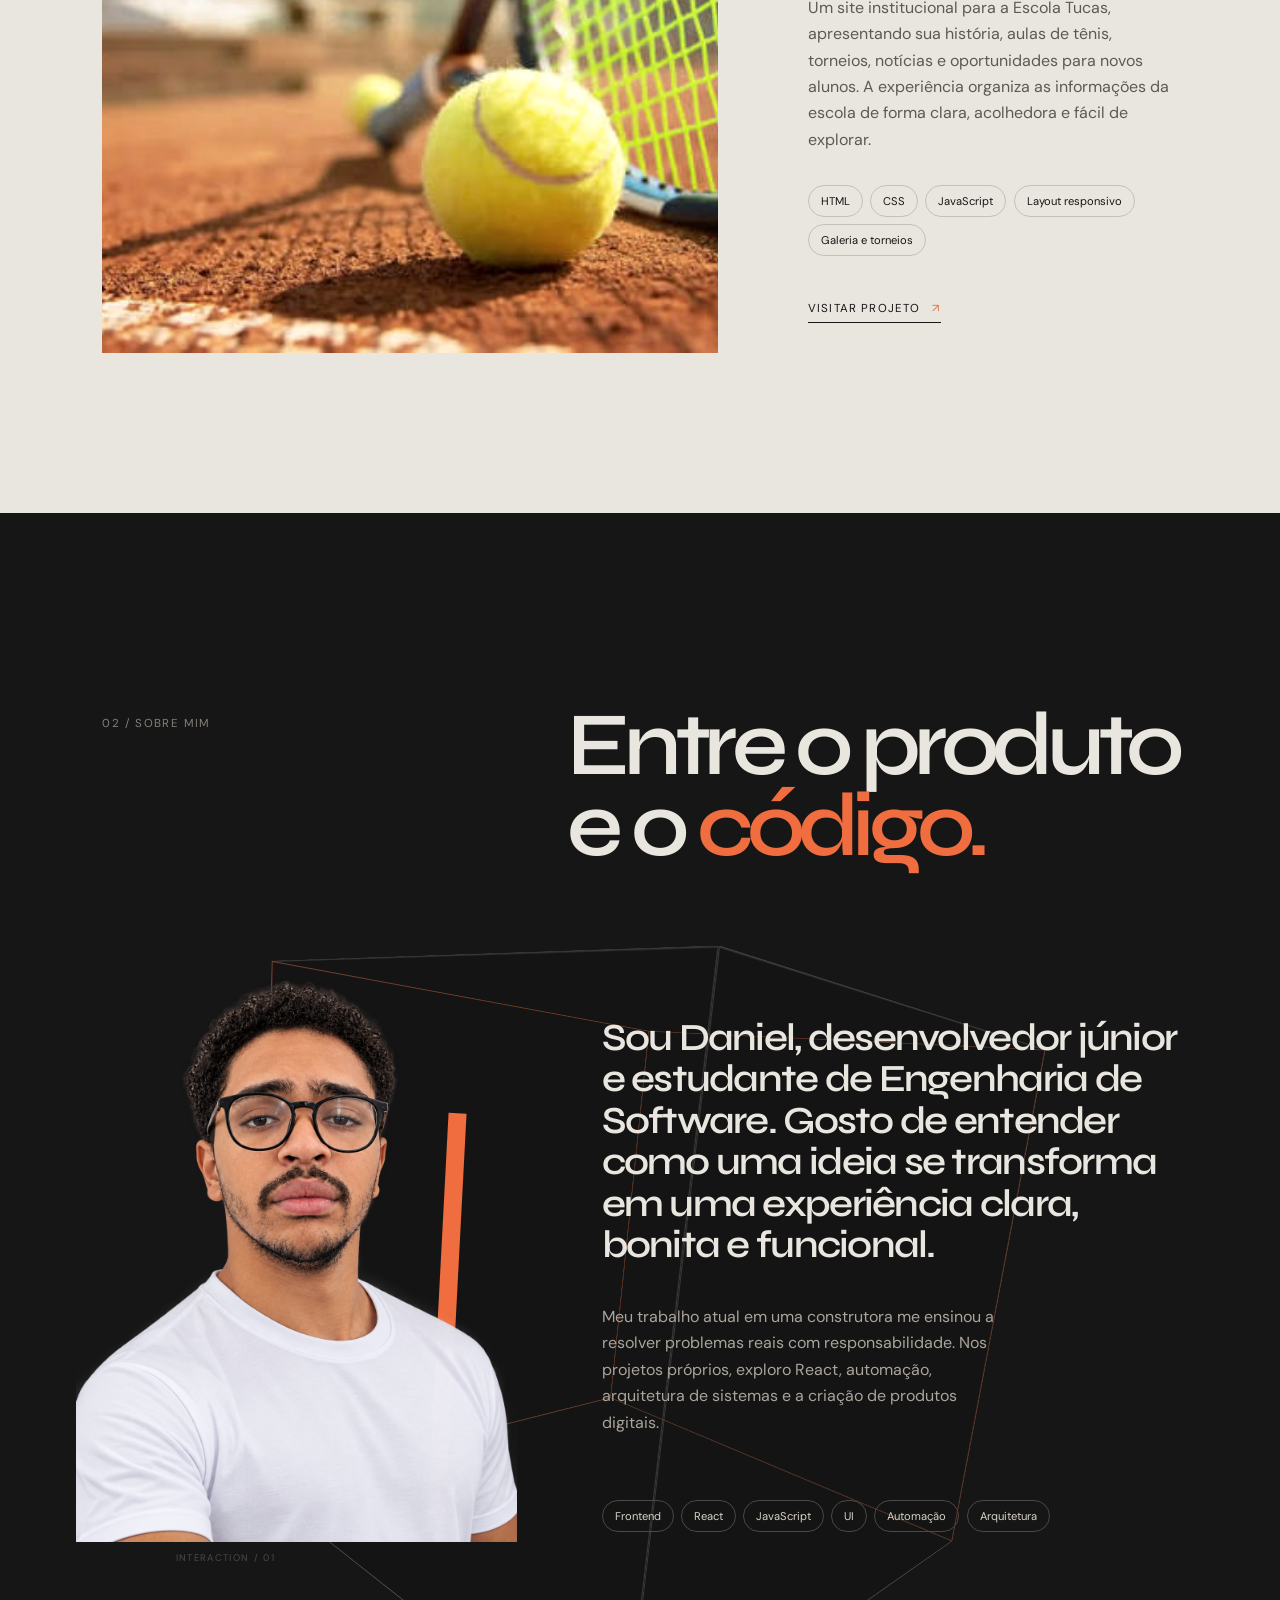
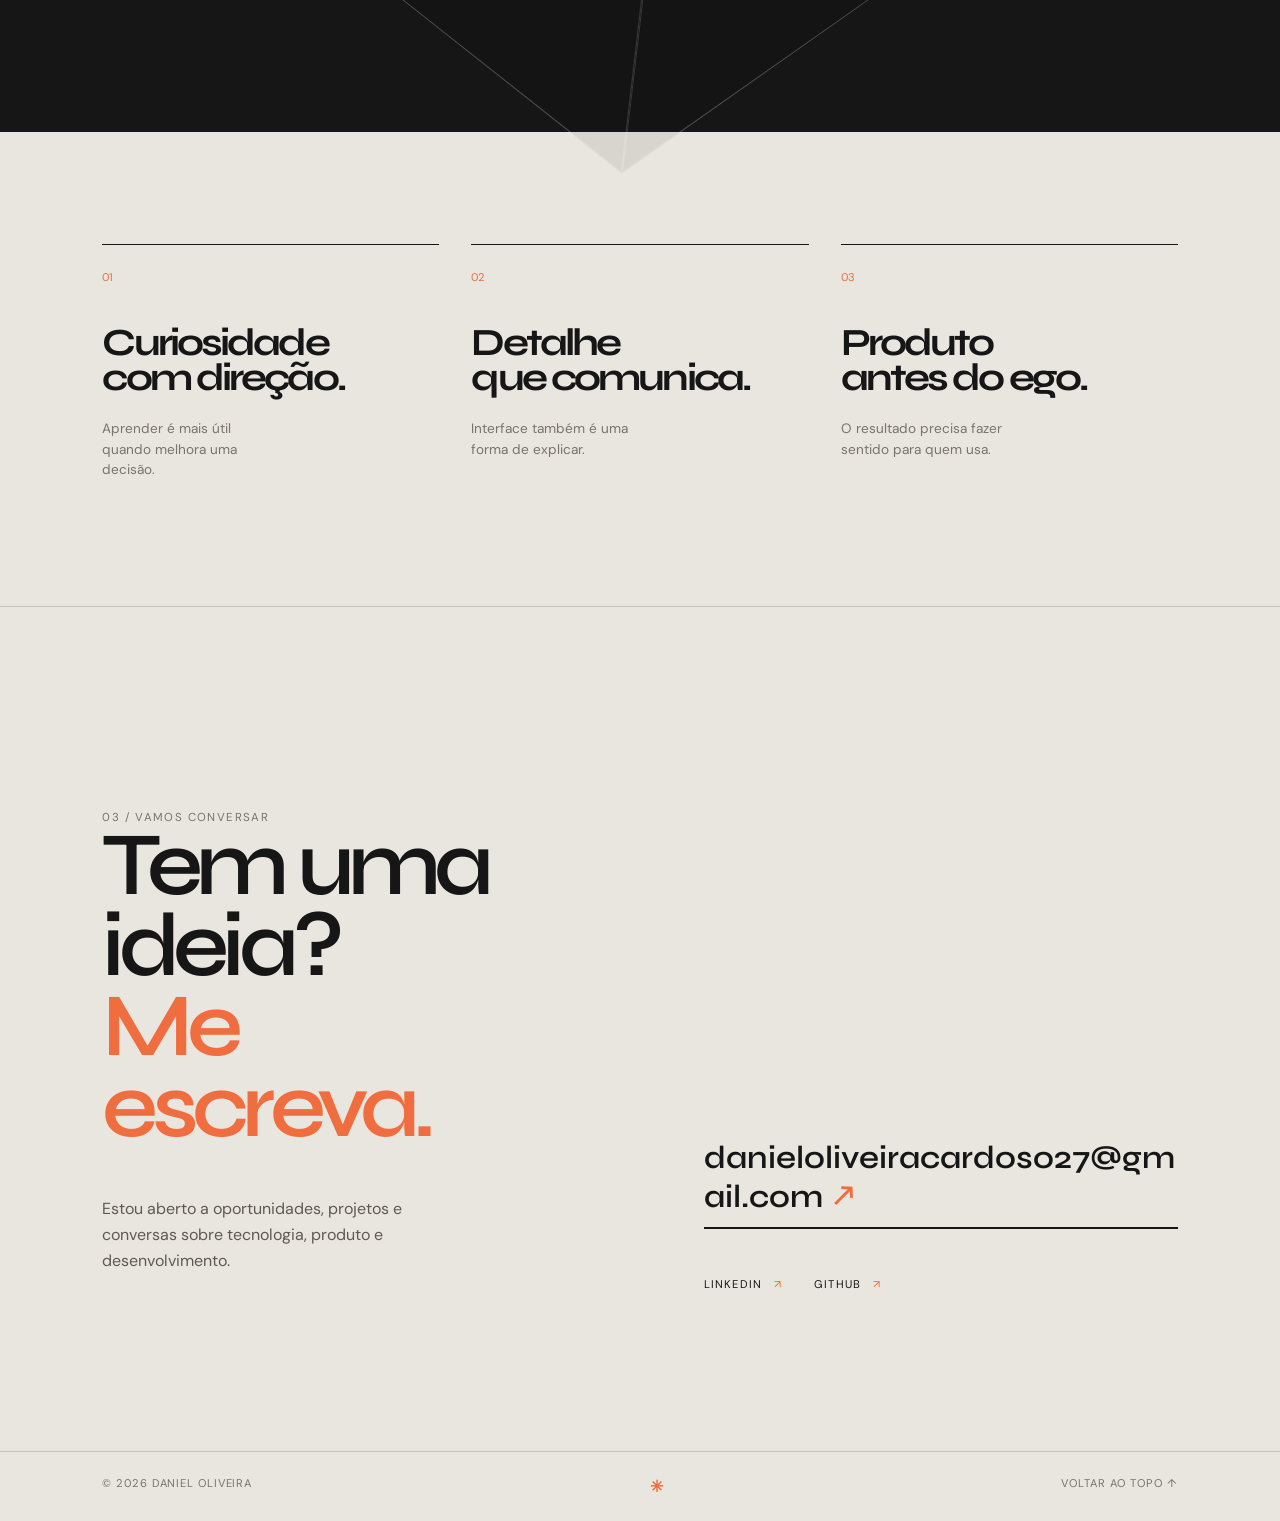
==== commit c5748d2d: "Corrige imagem do projeto no GitHub Pages" ====
--- a/index.html
+++ b/index.html
@@ -12,7 +12,7 @@
     <link
         href="https://fonts.googleapis.com/css2?family=DM+Sans:wght@400;500;600;700&family=Syne:wght@500;600;700;800&display=swap"
         rel="stylesheet">
-    <link rel="stylesheet" href="styles.css">
+    <link rel="stylesheet" href="styles.css?v=20260910-2">
 </head>
 
 <body>
--- a/styles.css
+++ b/styles.css
@@ -38,7 +38,7 @@
 h2 { font-size: clamp(3rem, 7vw, 7.5rem); line-height: .9; font-weight: 600; }
 .project-feature { display: grid; grid-template-columns: minmax(0, 1.25fr) minmax(300px, .75fr); gap: 7vw; align-items: center; }
 .project-visual { min-height: 620px; background: #262322; color: #f2eee6; position: relative; overflow: hidden; display: grid; place-items: center; isolation: isolate; }
-.project-visual::after { content: ""; position: absolute; inset: 0; z-index: 1; background: linear-gradient(180deg, rgba(15, 32, 37, .08), rgba(15, 32, 37, .68)); }
+.project-visual::before, .project-visual::after { content: none; display: none; }
 .tennis-photo { position: absolute; inset: 0; z-index: 0; width: 100%; height: 100%; object-fit: cover; object-position: center; filter: saturate(.85) contrast(1.05); transition: transform .7s ease; }
 .project-visual:hover .tennis-photo { transform: scale(1.04); }
 .perfume-bottle { position: relative; z-index: 1; display: flex; flex-direction: column; align-items: center; transform: rotate(7deg); filter: drop-shadow(25px 25px 20px rgba(0,0,0,.35)); }
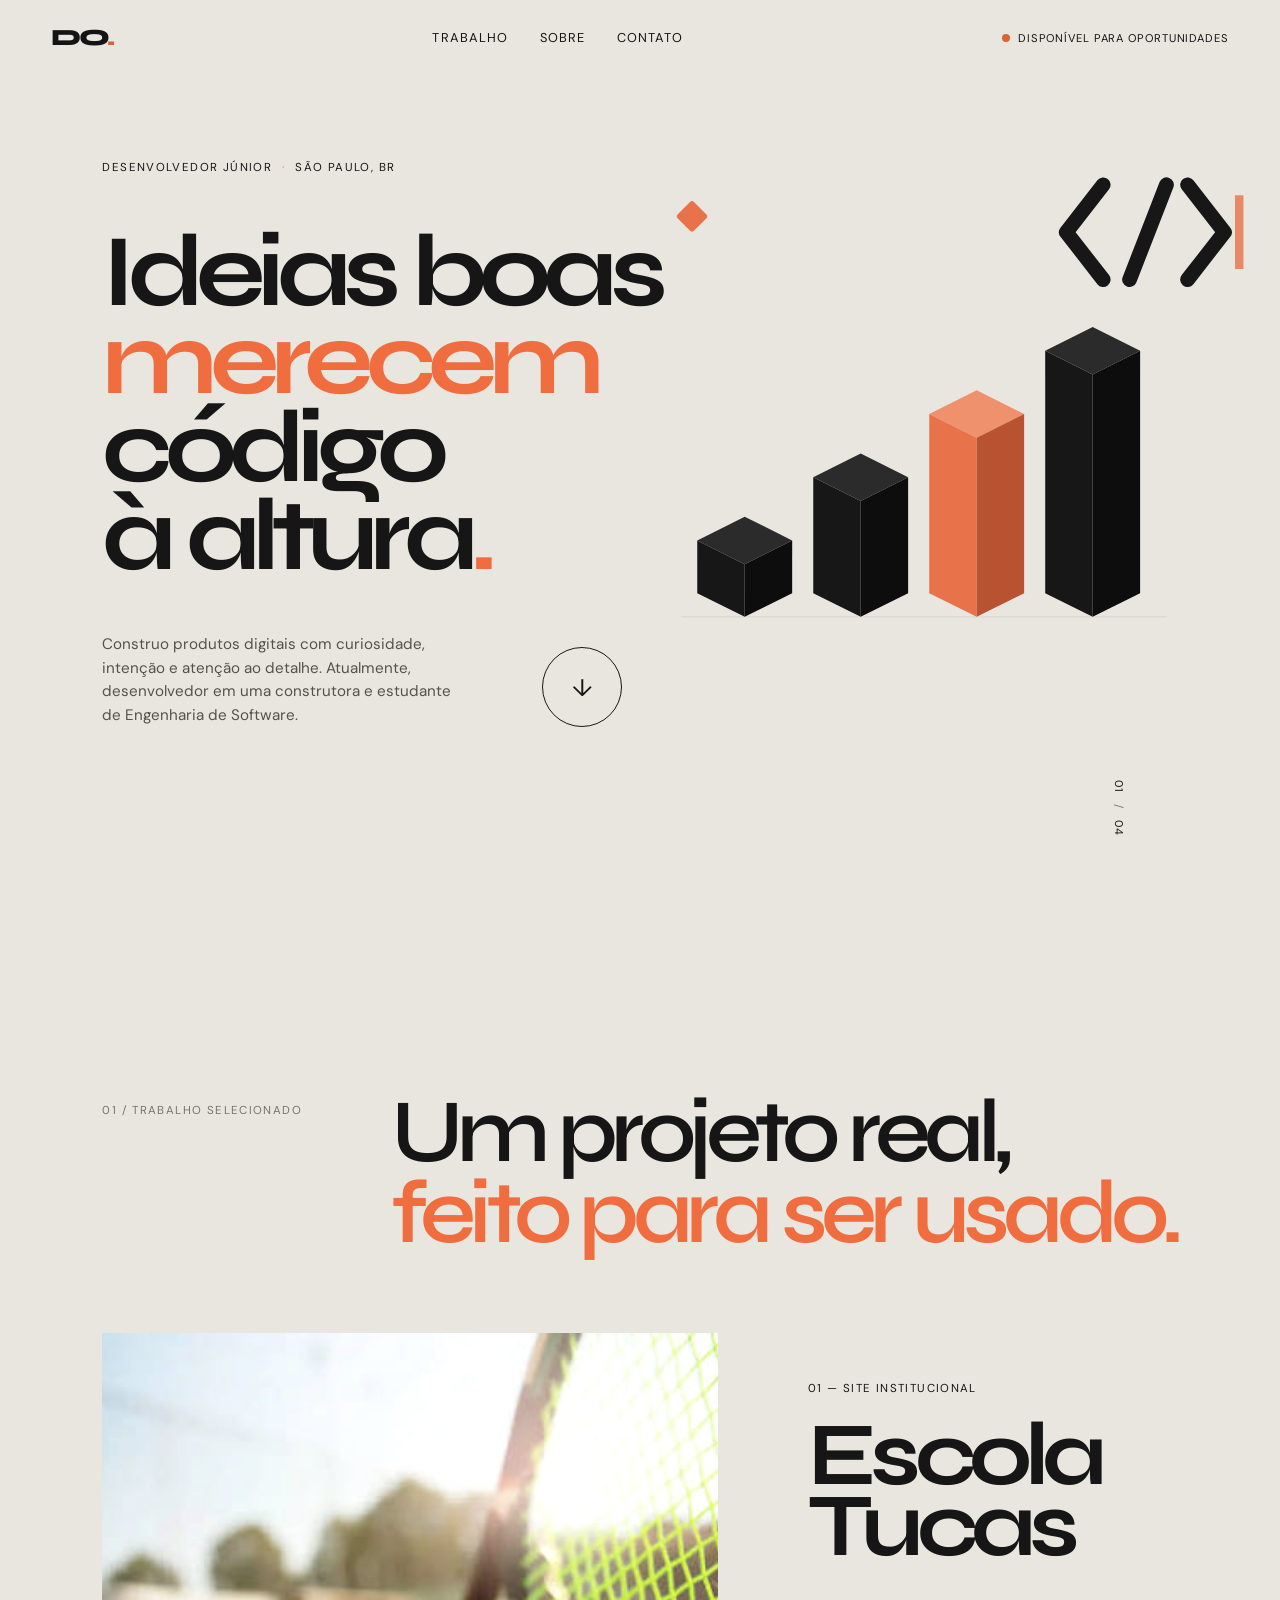
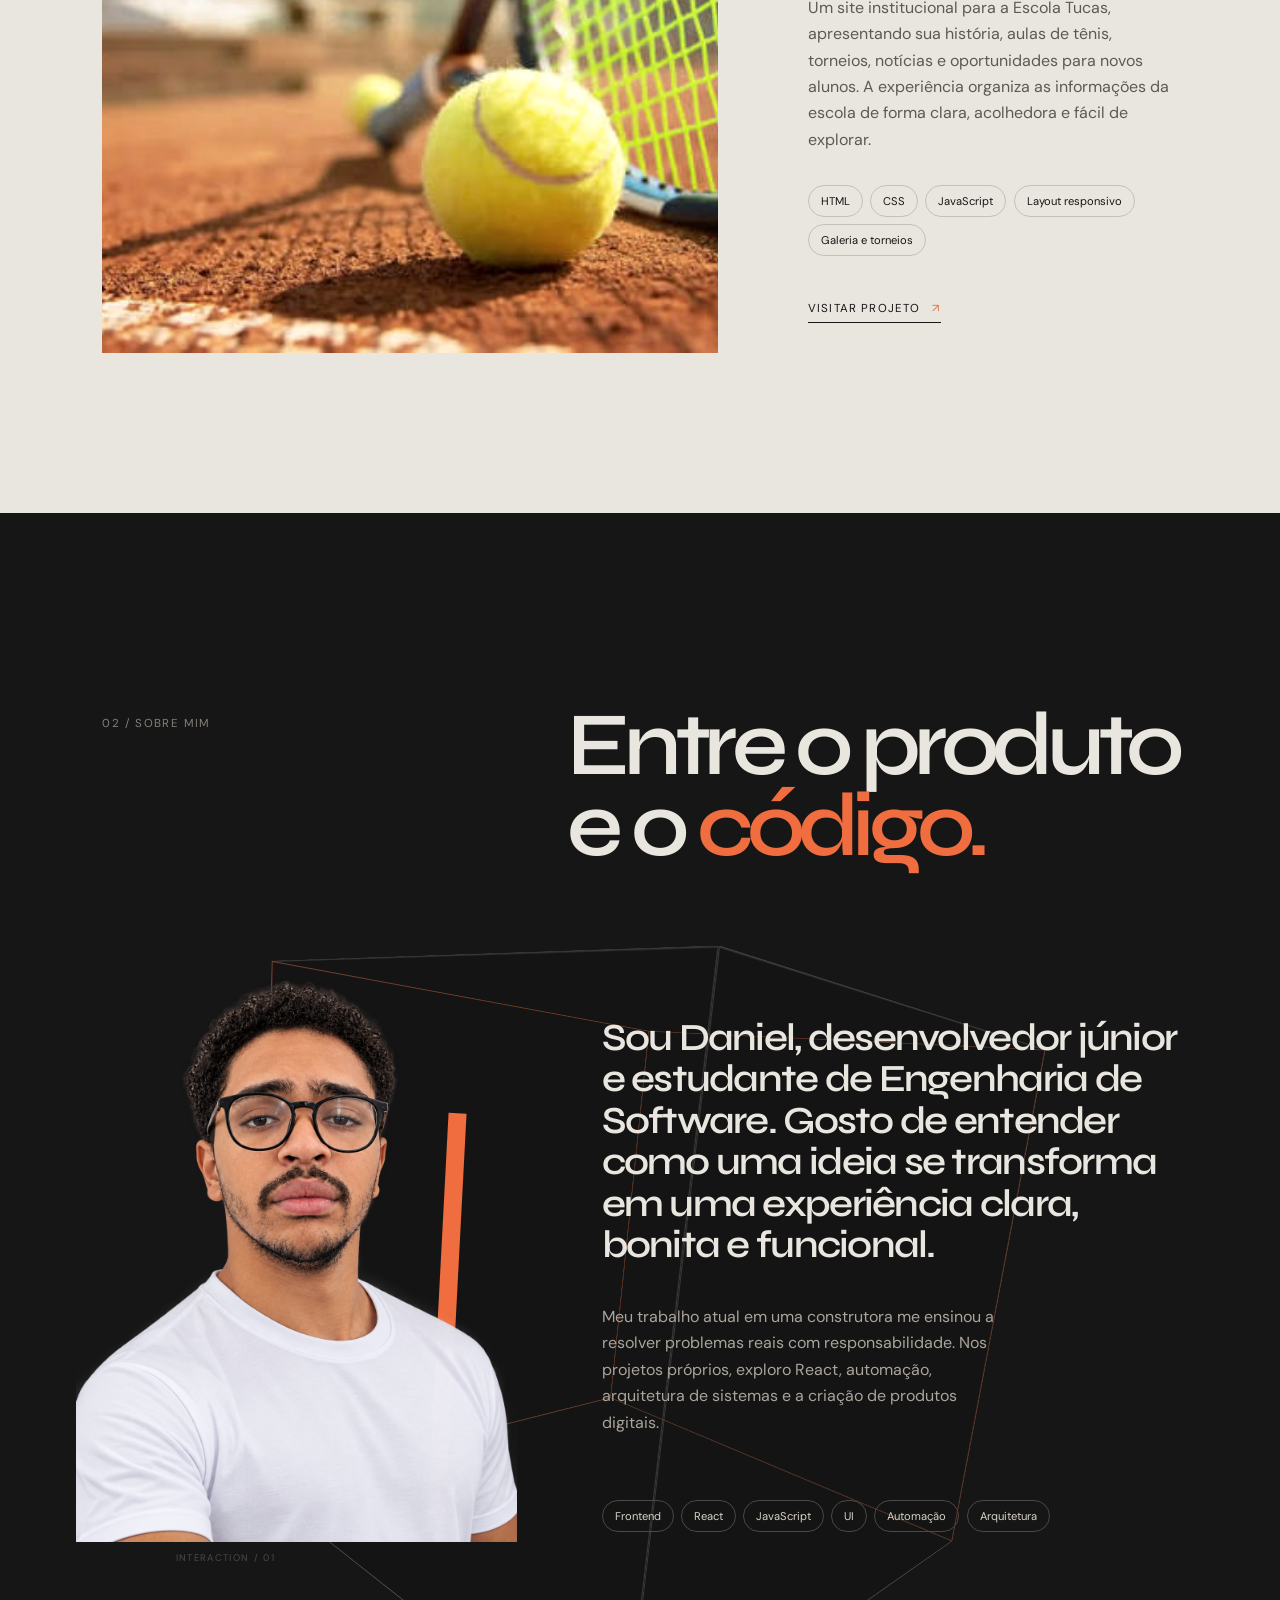
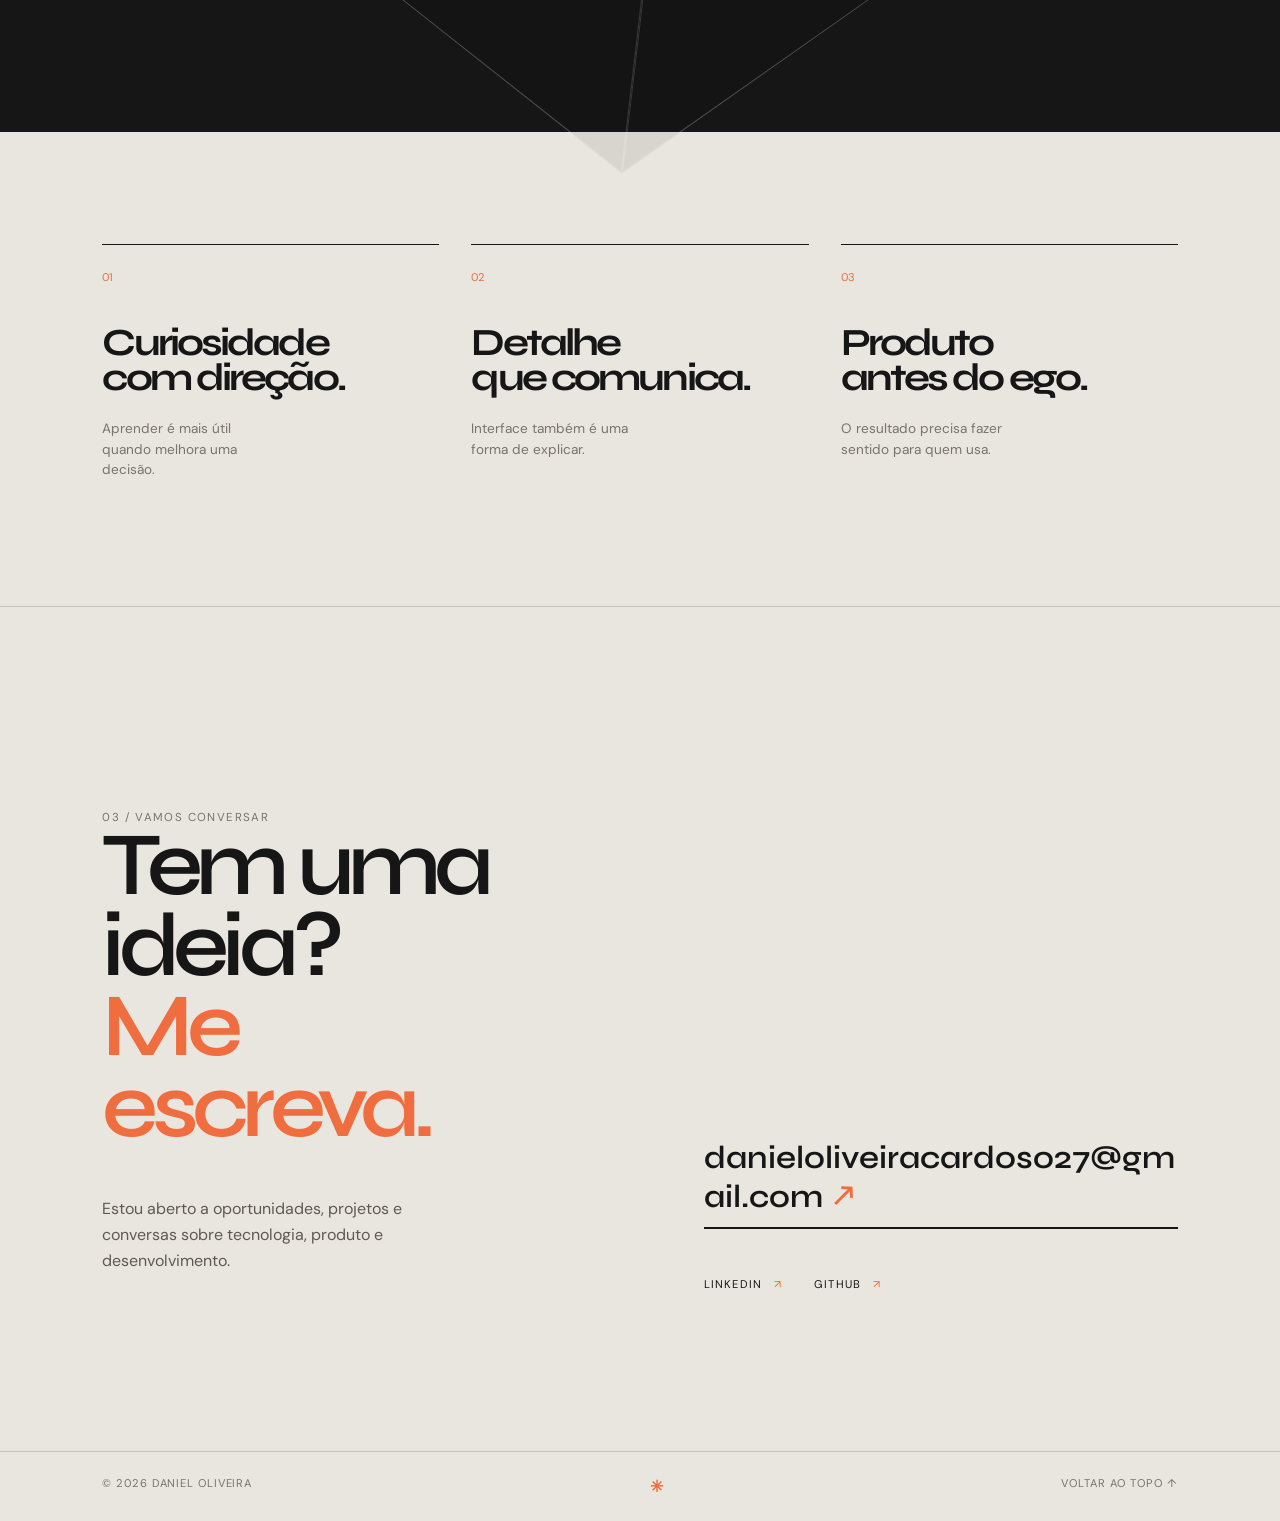
==== commit e849a2d4: "Remove circulo antigo da previa" ====
--- a/index.html
+++ b/index.html
@@ -13,6 +13,13 @@
         href="https://fonts.googleapis.com/css2?family=DM+Sans:wght@400;500;600;700&family=Syne:wght@500;600;700;800&display=swap"
         rel="stylesheet">
     <link rel="stylesheet" href="styles.css?v=20260910-2">
+    <style>
+        .project-visual::before,
+        .project-visual::after {
+            content: none !important;
+            display: none !important;
+        }
+    </style>
 </head>
 
 <body>
--- a/styles.css
+++ b/styles.css
@@ -38,7 +38,6 @@
 h2 { font-size: clamp(3rem, 7vw, 7.5rem); line-height: .9; font-weight: 600; }
 .project-feature { display: grid; grid-template-columns: minmax(0, 1.25fr) minmax(300px, .75fr); gap: 7vw; align-items: center; }
 .project-visual { min-height: 620px; background: #262322; color: #f2eee6; position: relative; overflow: hidden; display: grid; place-items: center; isolation: isolate; }
-.project-visual::before, .project-visual::after { content: none; display: none; }
 .tennis-photo { position: absolute; inset: 0; z-index: 0; width: 100%; height: 100%; object-fit: cover; object-position: center; filter: saturate(.85) contrast(1.05); transition: transform .7s ease; }
 .project-visual:hover .tennis-photo { transform: scale(1.04); }
 .perfume-bottle { position: relative; z-index: 1; display: flex; flex-direction: column; align-items: center; transform: rotate(7deg); filter: drop-shadow(25px 25px 20px rgba(0,0,0,.35)); }
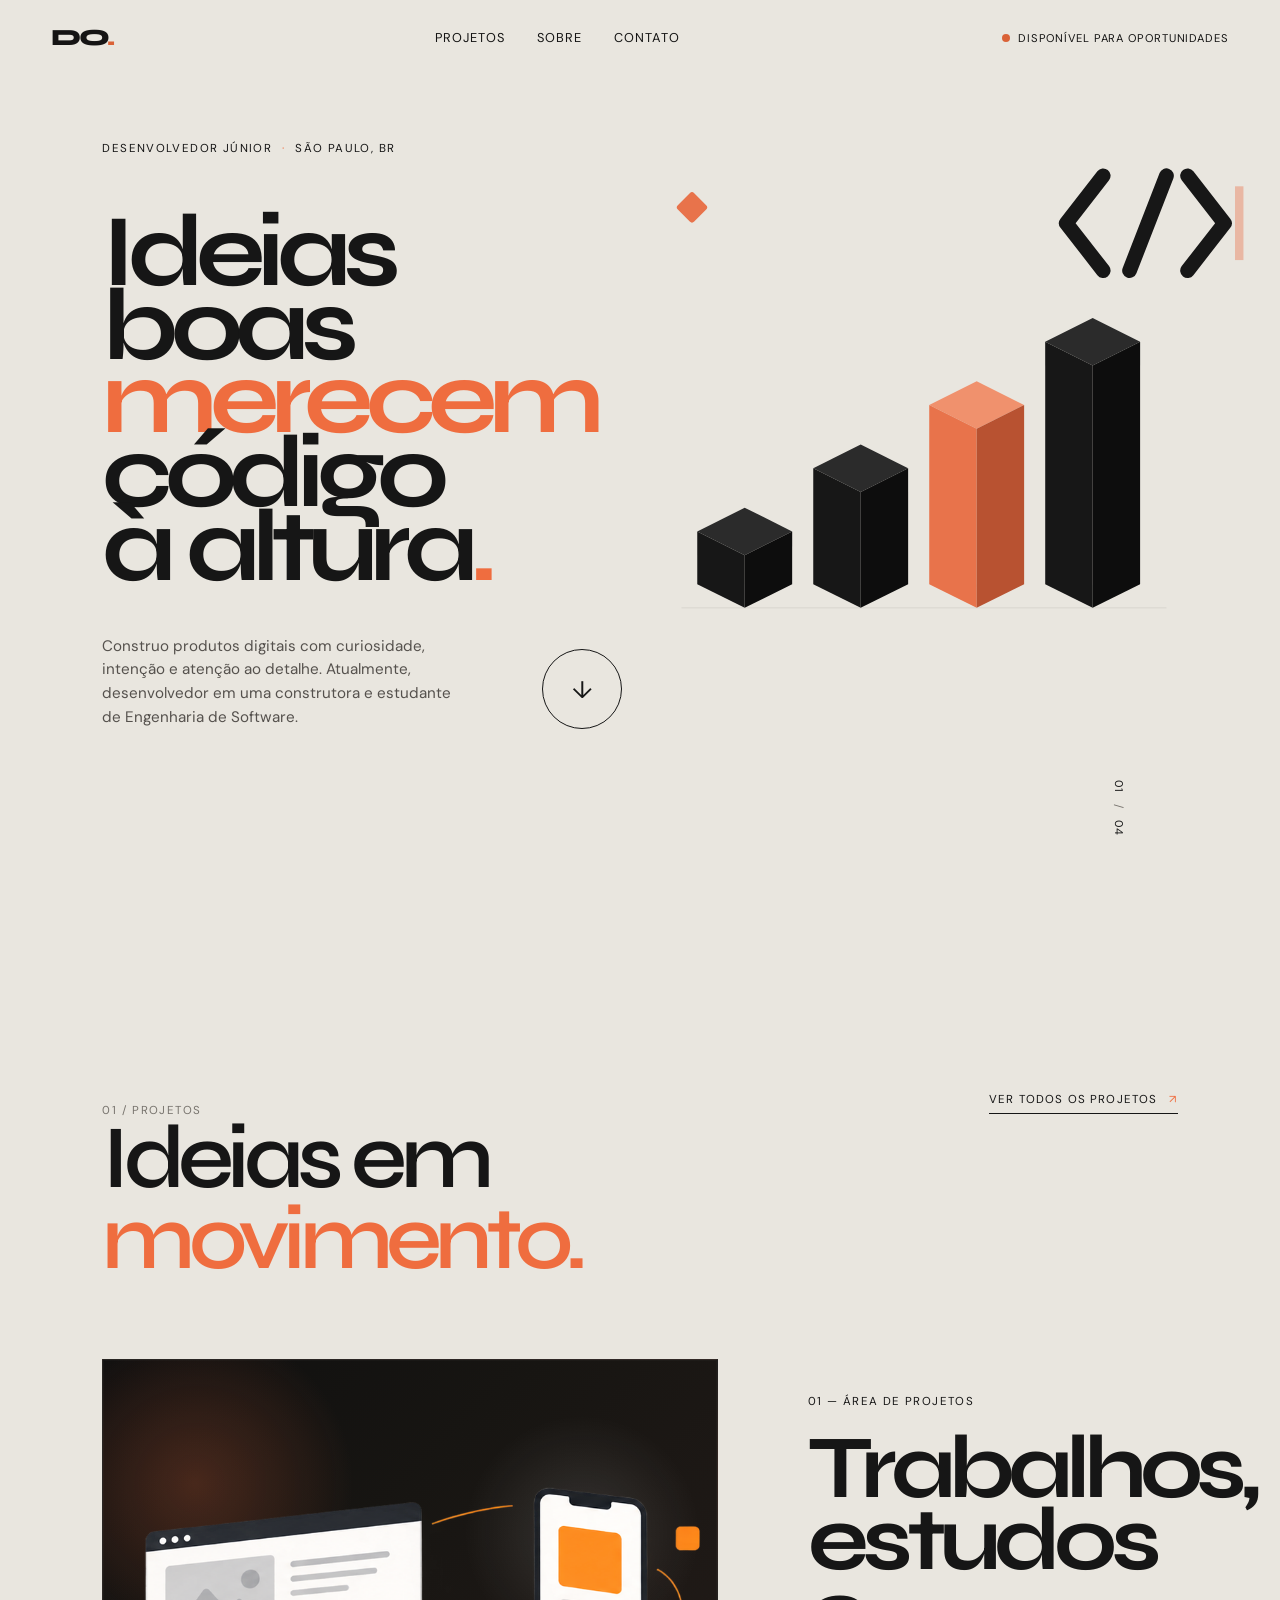
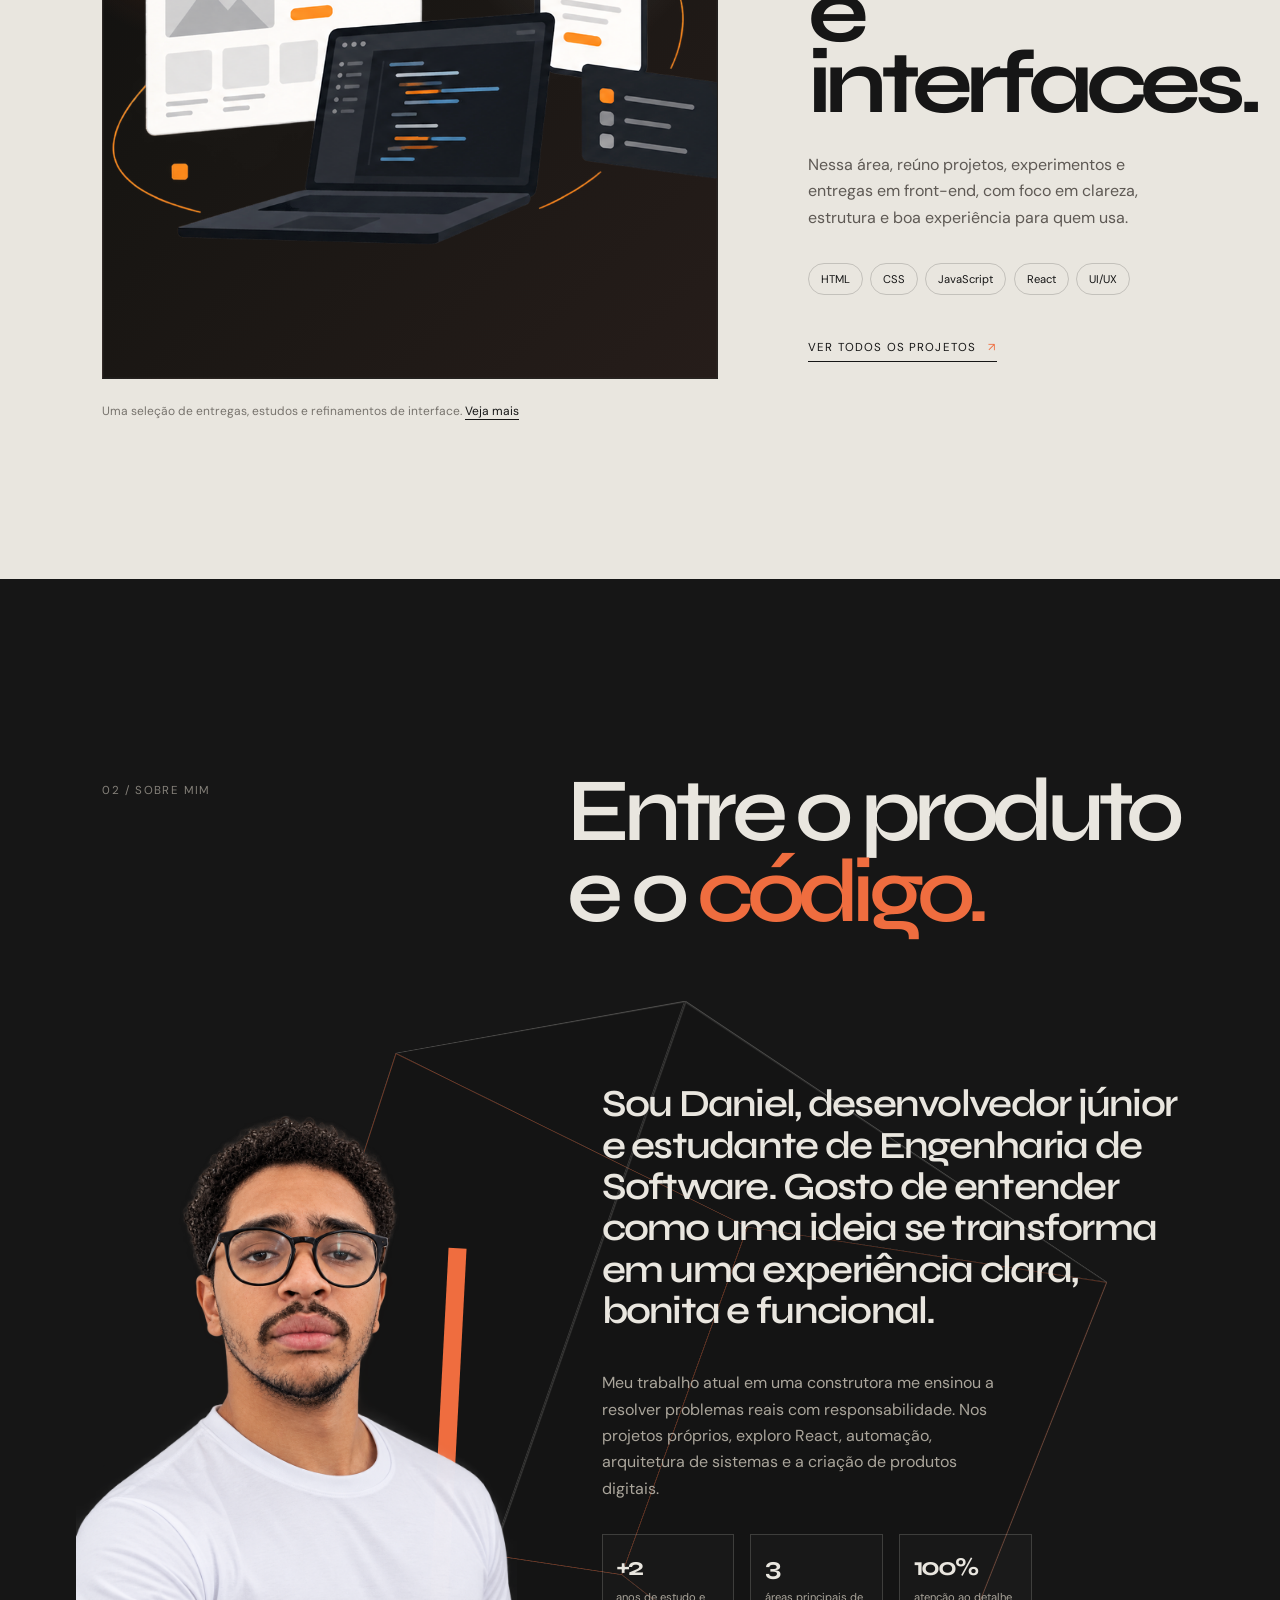
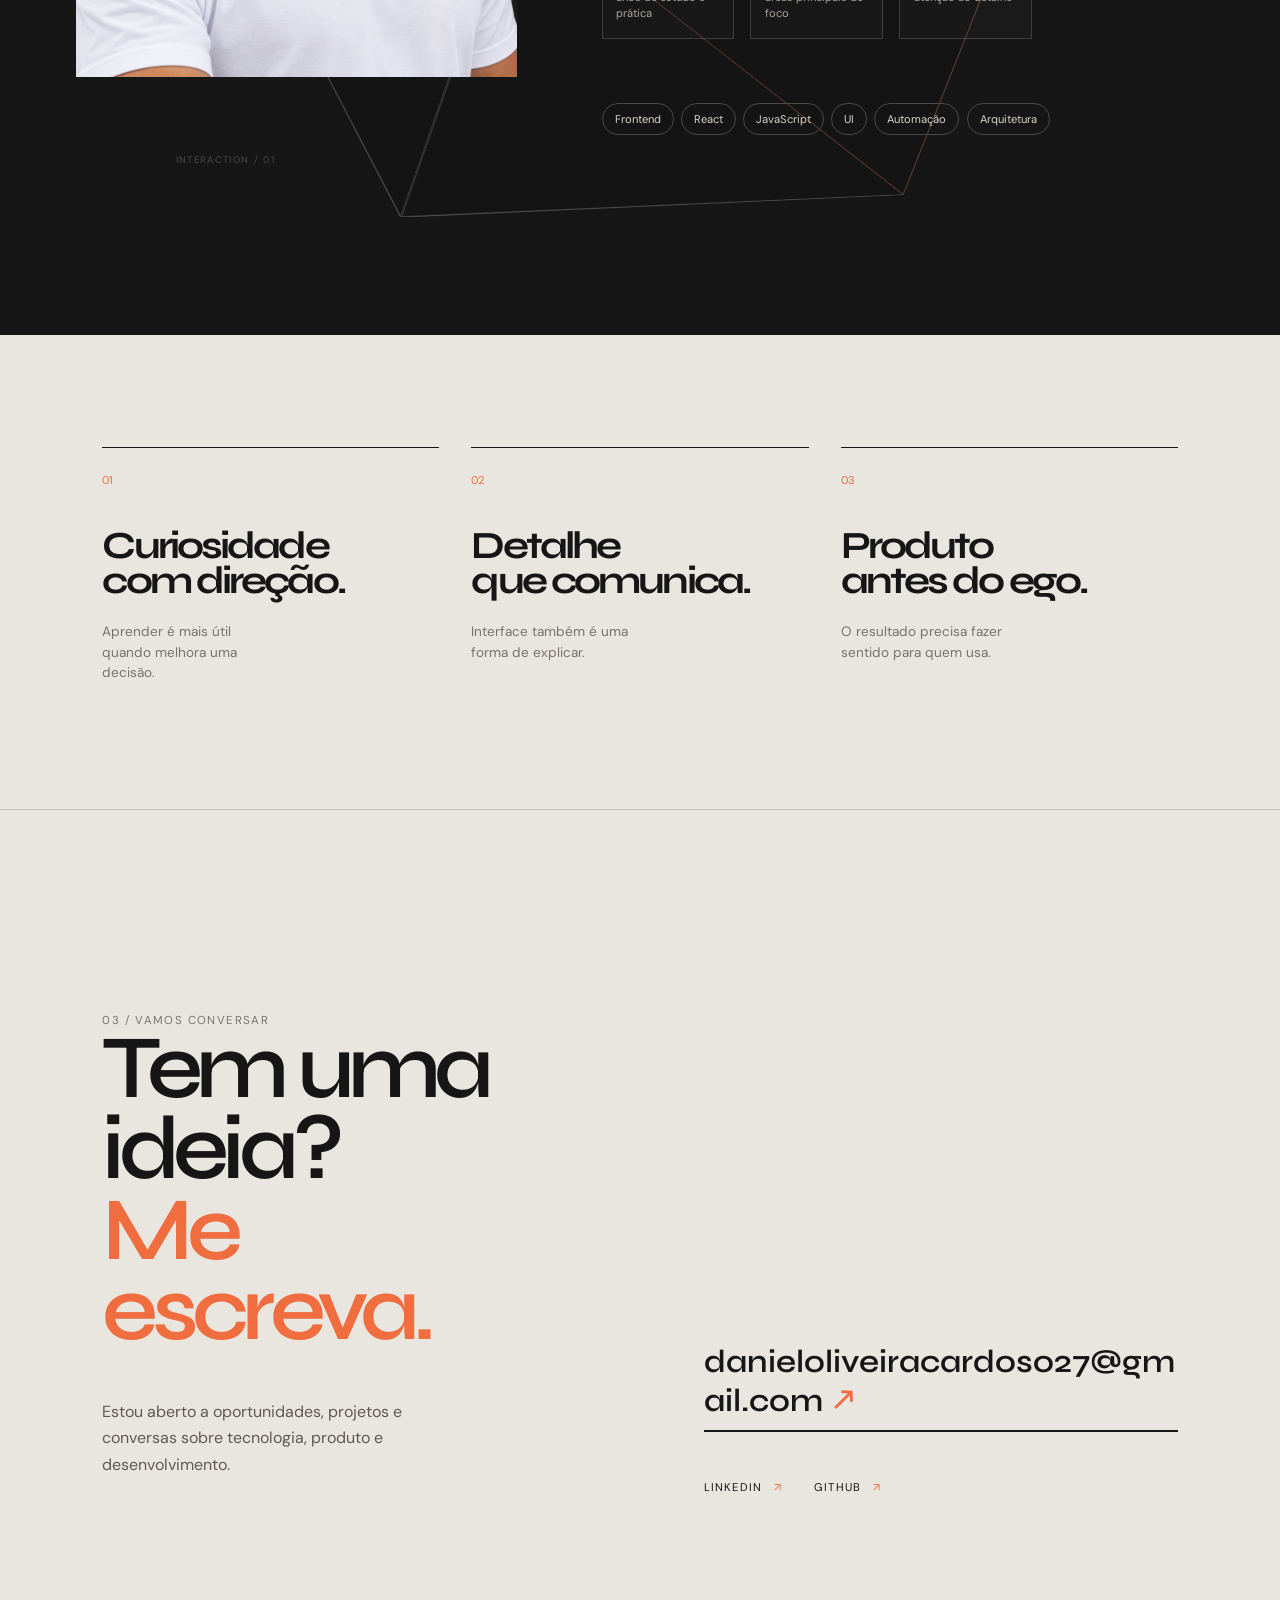
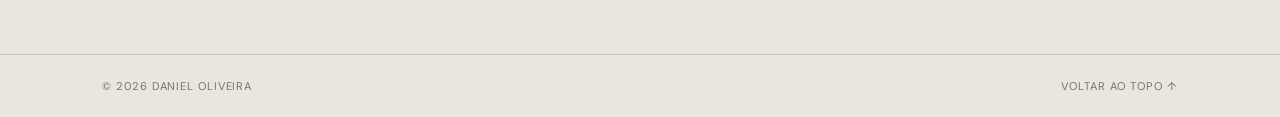
==== commit 40742eee: "Atualização V2 completa" ====
--- a/index.html
+++ b/index.html
@@ -12,7 +12,7 @@
     <link
         href="https://fonts.googleapis.com/css2?family=DM+Sans:wght@400;500;600;700&family=Syne:wght@500;600;700;800&display=swap"
         rel="stylesheet">
-    <link rel="stylesheet" href="styles.css?v=20260910-2">
+    <link rel="stylesheet" href="styles.css?v=20260914-3">
     <style>
         .project-visual::before,
         .project-visual::after {
@@ -27,7 +27,7 @@
     <header class="site-header">
         <a class="wordmark" href="#topo" aria-label="Daniel Oliveira, início">DO<span>.</span></a>
         <nav class="main-nav" aria-label="Navegação principal">
-            <a href="#trabalho">Trabalho</a><a href="#sobre">Sobre</a><a href="#contato">Contato</a>
+            <a href="projetos.html">Projetos</a><a href="#sobre">Sobre</a><a href="#contato">Contato</a>
         </nav>
         <a class="header-availability" href="#contato"><span></span> Disponível para oportunidades</a>
     </header>
@@ -42,31 +42,33 @@
             <div class="hero-bottom reveal reveal-delay-2">
                 <p>Construo produtos digitais com curiosidade, intenção e atenção ao detalhe. Atualmente, desenvolvedor
                     em uma construtora e estudante de Engenharia de Software.</p>
-                <a class="circle-link" href="#trabalho" aria-label="Ver trabalhos selecionados"><span>↓</span></a>
+                <a class="circle-link" href="projetos.html" aria-label="Ver trabalhos selecionados"><span>↓</span></a>
             </div>
             <div class="hero-index" aria-hidden="true">01 <span>/</span> 04</div>
         </section>
         <section id="trabalho" class="work-section section-shell">
             <div class="section-heading reveal">
-                <p class="eyebrow">01 / Trabalho selecionado</p>
-                <h2>Um projeto real,<br><em>feito para ser usado.</em></h2>
+                <div>
+                    <p class="eyebrow">01 / Projetos</p>
+                    <h2>Ideias em<br><em>movimento.</em></h2>
+                </div>
+                <a class="text-link" href="projetos.html">Ver todos os projetos <span>↗</span></a>
             </div>
             <article class="project-feature reveal">
-                <div class="project-visual" aria-label="Raquete e bola de tênis em uma quadra de saibro">
-                    <img class="tennis-photo" src="./IMG/tenis.jpg" alt="Raquete e bola de tênis em uma quadra de saibro" loading="lazy">
+                <div class="project-visual project-visual-image" aria-label="Imagem ilustrativa de projetos digitais">
+                    <img src="./SVG/projetos.png" alt="Representação minimalista de projetos digitais" loading="lazy">
                 </div>
                 <div class="project-copy">
-                    <p class="project-number">01 — Site institucional</p>
-                    <h3>Escola<br>Tucas</h3>
-                    <p class="project-description">Um site institucional para a Escola Tucas, apresentando sua história,
-                        aulas de tênis, torneios, notícias e oportunidades para novos alunos. A experiência organiza as
-                        informações da escola de forma clara, acolhedora e fácil de explorar.</p>
+                    <p class="project-number">01 — Área de projetos</p>
+                    <h3>Trabalhos,<br>estudos e<br>interfaces.</h3>
+                    <p class="project-description">Nessa área, reúno projetos, experimentos e entregas em front-end, com foco em clareza, estrutura e boa experiência para quem usa.</p>
                     <div class="tag-list" aria-label="Tecnologias utilizadas">
-                        <span>HTML</span><span>CSS</span><span>JavaScript</span><span>Layout responsivo</span><span>Galeria e torneios</span>
+                        <span>HTML</span><span>CSS</span><span>JavaScript</span><span>React</span><span>UI/UX</span>
                     </div>
-                    <a class="text-link" href="https://etucas.com.br/" target="_blank" rel="noopener noreferrer">Visitar projeto <span>↗</span></a>
+                    <a class="text-link" href="projetos.html">Ver todos os projetos <span>↗</span></a>
                 </div>
             </article>
+            <p class="project-note reveal">Uma seleção de entregas, estudos e refinamentos de interface. <a href="projetos.html">Veja mais</a></p>
         </section>
         <section id="sobre" class="about-section section-shell">
             <div class="section-heading reveal">
@@ -99,6 +101,22 @@
                         <p>Meu trabalho atual em uma construtora me ensinou a resolver problemas reais com
                             responsabilidade. Nos projetos próprios, exploro React, automação, arquitetura de sistemas e
                             a criação de produtos digitais.</p>
+
+                        <div class="about-metrics" aria-label="Indicadores de perfil profissional">
+                            <div>
+                                <strong>+2</strong>
+                                <span>anos de estudo e prática</span>
+                            </div>
+                            <div>
+                                <strong>3</strong>
+                                <span>áreas principais de foco</span>
+                            </div>
+                            <div>
+                                <strong>100%</strong>
+                                <span>atenção ao detalhe</span>
+                            </div>
+                        </div>
+
                         <div class="skill-cloud" aria-label="Principais habilidades">
                             <span>Frontend</span><span>React</span><span>JavaScript</span><span>UI</span><span>Automação</span><span>Arquitetura</span>
                         </div>
@@ -134,7 +152,7 @@
         </section>
     </main>
     <footer class="site-footer section-shell"><span>© 2026 Daniel Oliveira</span><span>
-            <b>✳</b></span><a href="#topo">Voltar ao topo ↑</a></footer>
+            </span><a href="#topo">Voltar ao topo ↑</a></footer>
     <script src="scripts.js"></script>
 </body>
 
--- a/styles.css
+++ b/styles.css
@@ -17,14 +17,15 @@
 .header-availability { display: flex; align-items: center; gap: .5rem; font-size: .7rem; text-transform: uppercase; letter-spacing: .08em; }
 .header-availability span { width: .5rem; height: .5rem; border-radius: 50%; background: var(--orange); animation: pulse 2s infinite; }
 .section-shell { padding-left: 8vw; padding-right: 8vw; }
-.hero { min-height: 100svh; padding-top: 10rem; padding-bottom: 4rem; display: flex; flex-direction: column; justify-content: space-between; position: relative; isolation: isolate; }
+.hero { min-height: 100svh; padding-top: 8.5rem; padding-bottom: 4rem; display: flex; flex-direction: column; justify-content: space-between; position: relative; isolation: isolate; }
 .hero-kicker, .eyebrow, .project-number { font-size: .72rem; text-transform: uppercase; letter-spacing: .12em; }
+.hero-kicker { margin-top: .3rem; }
 .hero-kicker span { color: var(--orange); margin: 0 .35rem; }
 .hero-title, h2, h3 { font-family: var(--serif); letter-spacing: -.075em; margin: 0; }
-.hero-title { width: min(44vw, 560px); max-width: 560px; font-size: clamp(4rem, 8vw, 9rem); line-height: .86; font-weight: 700; }
+.hero-title { width: min(40vw, 640px); max-width: 640px; font-size: clamp(5.5rem, 8vw, 11.8rem); line-height: .72; font-weight: 700; margin-top: .5rem; }
 em { color: var(--orange); font-style: normal; }
 .hero > :not(.hero-viewport) { position: relative; z-index: 1; }
-.hero-viewport { position: absolute; z-index: 0; top: 9%; right: -1vw; width: min(56vw, 730px); aspect-ratio: 1.18; margin: 0; pointer-events: none; transform: translateY(24px); opacity: .92; }
+.hero-viewport { position: absolute; z-index: 0; top: 8%; right: -1vw; width: min(56vw, 730px); aspect-ratio: 1.18; margin: 0; pointer-events: none; transform: translateY(24px); opacity: .92; }
 .hero-viewport img { width: 100%; height: 100%; display: block; object-fit: contain; animation: model-float 5s ease-in-out infinite; }
 .hero-bottom { display: flex; align-items: end; justify-content: space-between; max-width: 520px; }
 .hero-bottom p { max-width: 350px; margin: 0; color: #55514d; font-size: .95rem; line-height: 1.55; }
@@ -38,6 +39,31 @@
 h2 { font-size: clamp(3rem, 7vw, 7.5rem); line-height: .9; font-weight: 600; }
 .project-feature { display: grid; grid-template-columns: minmax(0, 1.25fr) minmax(300px, .75fr); gap: 7vw; align-items: center; }
 .project-visual { min-height: 620px; background: #262322; color: #f2eee6; position: relative; overflow: hidden; display: grid; place-items: center; isolation: isolate; }
+.project-visual-image {
+    background:
+        radial-gradient(circle at 15% 20%, rgba(239, 109, 63, 0.24), transparent 22%),
+        radial-gradient(circle at 78% 28%, rgba(255, 255, 255, 0.12), transparent 18%),
+        linear-gradient(135deg, #0f0f0f 0%, #171512 35%, #261d1a 100%);
+    border: 1px solid rgba(255,255,255,.06);
+    box-shadow: inset 0 0 0 1px rgba(255,255,255,.02);
+}
+.project-visual-image::before {
+    content: "";
+    position: absolute;
+    inset: 8% 10%;
+    border: 1px solid rgba(255,255,255,.06);
+    pointer-events: none;
+}
+.project-visual-image img {
+    position: relative;
+    z-index: 1;
+    width: 100%;
+    height: 100%;
+    object-fit: cover;
+    object-position: center;
+    display: block;
+    filter: brightness(1.02) contrast(1.05);
+}
 .tennis-photo { position: absolute; inset: 0; z-index: 0; width: 100%; height: 100%; object-fit: cover; object-position: center; filter: saturate(.85) contrast(1.05); transition: transform .7s ease; }
 .project-visual:hover .tennis-photo { transform: scale(1.04); }
 .perfume-bottle { position: relative; z-index: 1; display: flex; flex-direction: column; align-items: center; transform: rotate(7deg); filter: drop-shadow(25px 25px 20px rgba(0,0,0,.35)); }
@@ -49,11 +75,18 @@
 .visual-caption strong { color: #f2eee6; font-weight: 500; }
 .project-copy h3 { font-size: clamp(3.8rem, 7vw, 7rem); line-height: .8; margin: 1.5rem 0 2rem; }
 .project-description, .about-details p, .contact-copy > p:last-child { color: #5e5954; line-height: 1.65; max-width: 370px; }
+.project-grid { display: grid; grid-template-columns: repeat(2, minmax(0, 1fr)); gap: 1.5rem; margin-top: 3rem; }
+.project-card { border: 1px solid var(--line); padding: 2rem; background: rgba(255, 255, 255, .2); }
+.project-card-label { margin: 0 0 1rem; color: var(--muted); font-size: .68rem; text-transform: uppercase; letter-spacing: .12em; }
+.project-card h3 { font-size: clamp(1.5rem, 2.5vw, 2.4rem); line-height: 1.02; margin: 0 0 1rem; }
+.project-card p { margin: 0; color: #4e4a46; line-height: 1.6; }
+.project-card ul { margin: 1.25rem 0 0; padding-left: 1.1rem; color: #3d3a36; line-height: 1.8; }
 .tag-list, .skill-cloud { display: flex; flex-wrap: wrap; gap: .45rem; margin: 2rem 0 2.5rem; }
 .tag-list span, .skill-cloud span { border: 1px solid var(--line); border-radius: 100px; padding: .5rem .75rem; font-size: .7rem; }
 .text-link { border-bottom: 1px solid var(--ink); padding-bottom: .35rem; text-transform: uppercase; font-size: .72rem; letter-spacing: .1em; }
 .text-link span, .social-links span, .contact-email span { color: var(--orange); margin-left: .5rem; }
 .project-note { color: var(--muted); font-size: .75rem; margin: 1.5rem 0 0; }
+.project-note a { color: var(--ink); border-bottom: 1px solid var(--ink); }
 .about-section { background: var(--ink); color: var(--paper); }
 .about-section .eyebrow { color: #85817a; }
 .about-grid { display: grid; grid-template-columns: minmax(280px, .8fr) minmax(0, 1.2fr); gap: 9vw; align-items: center; margin-top: 7rem; position: relative; }
@@ -77,6 +110,10 @@
 .about-content { min-width: 0; }
 .about-lead { font: 600 clamp(1.7rem, 3vw, 3rem) var(--serif); line-height: 1.08; letter-spacing: -.045em; max-width: 650px; }
 .about-details p { color: #aaa59b; max-width: 410px; }
+.about-metrics { display: grid; grid-template-columns: repeat(3, minmax(0, 1fr)); gap: 1rem; margin: 2rem 0 2.5rem; max-width: 430px; }
+.about-metrics div { border: 1px solid rgba(233, 230, 223, .18); padding: 1rem .85rem; background: rgba(255, 255, 255, .02); }
+.about-metrics strong { display: block; font: 700 1.6rem var(--serif); letter-spacing: -.08em; color: var(--paper); }
+.about-metrics span { display: block; margin-top: .4rem; color: #aaa59b; font-size: .7rem; line-height: 1.5; }
 .about-details .skill-cloud { margin-top: 4rem; }
 .about-details .skill-cloud span { border-color: #4b4944; color: #d9d4ca; }
 .principles-section { display: grid; grid-template-columns: repeat(3, 1fr); gap: 2rem; padding-top: 7rem; padding-bottom: 7rem; border-bottom: 1px solid var(--line); }
@@ -90,18 +127,64 @@
 .social-links { display: flex; gap: 2rem; margin-top: 3rem; text-transform: uppercase; letter-spacing: .1em; font-size: .7rem; }
 .site-footer { display: flex; justify-content: space-between; padding-top: 1.5rem; padding-bottom: 1.5rem; border-top: 1px solid var(--line); color: var(--muted); font-size: .7rem; text-transform: uppercase; letter-spacing: .08em; }
 .site-footer b { color: var(--orange); font-size: 1rem; }
+
+.project-page { padding-top: 8rem; padding-bottom: 6rem; }
+.project-page-header { max-width: 760px; margin-bottom: 3rem; }
+.project-page-header h1 { font: 700 clamp(3rem, 7vw, 6rem) var(--serif); letter-spacing: -.08em; line-height: .9; margin: 1rem 0 1.25rem; }
+.project-page-header p { max-width: 560px; color: var(--muted); line-height: 1.7; margin: 0; }
+.project-list { display: grid; grid-template-columns: repeat(2, minmax(0, 1fr)); gap: 1.5rem; }
+.project-item { border: 1px solid var(--line); padding: 1.6rem; background: rgba(255,255,255,.12); transition: transform .25s ease, border-color .25s ease; }
+.project-item:hover { transform: translateY(-4px); border-color: rgba(22,22,22,.35); }
+.project-item-header { display: flex; justify-content: space-between; align-items: center; gap: 1rem; margin-bottom: 1rem; }
+.project-item-meta { font-size: .62rem; text-transform: uppercase; letter-spacing: .12em; color: var(--muted); }
+.project-item-eyebrow { color: var(--orange); font-weight: 600; }
+.project-item h2 { font-size: clamp(2rem, 3vw, 3rem); line-height: 1; margin: 0 0 1rem; }
+.project-item p { margin: 0 0 1.2rem; color: #4d4945; line-height: 1.7; }
+.project-item-stack { display: flex; flex-wrap: wrap; gap: .4rem; margin-bottom: 1.2rem; }
+.project-item-stack span { border: 1px solid var(--line); border-radius: 999px; padding: .45rem .7rem; font-size: .62rem; letter-spacing: .05em; text-transform: uppercase; }
+.project-item a { display: inline-flex; align-items: center; gap: .45rem; text-transform: uppercase; letter-spacing: .1em; font-size: .7rem; border-bottom: 1px solid var(--ink); padding-bottom: .25rem; }
+
 .reveal { opacity: 0; transform: translateY(28px); transition: opacity .8s ease, transform .8s cubic-bezier(.2,.75,.25,1); }
 .reveal.is-visible { opacity: 1; transform: translateY(0); }
 .reveal-delay-1 { transition-delay: .12s; } .reveal-delay-2 { transition-delay: .22s; }
 @keyframes pulse { 50% { opacity: .35; transform: scale(.7); } }
 @keyframes model-float { 0%, 100% { transform: translateY(0) rotate(0deg); } 50% { transform: translateY(-9px) rotate(.6deg); } }
+
+@media (max-width: 980px) {
+    .hero {
+        min-height: auto;
+        padding-top: 8rem;
+    }
+    .hero > :not(.hero-viewport) {
+        position: relative;
+        z-index: 2;
+    }
+    .hero-title {
+        width: 100%;
+        max-width: 100%;
+    }
+    .hero-viewport {
+        position: relative;
+        top: auto;
+        right: auto;
+        width: min(78vw, 560px);
+        margin: 1.5rem 0 0 auto;
+        opacity: .9;
+        z-index: 1;
+    }
+    .hero-bottom { max-width: none; }
+}
+
 @media (max-width: 800px) {
     .site-header { padding: 1.2rem 5vw; } .main-nav { gap: 1rem; } .header-availability { display: none; }
-    .section-shell { padding-left: 6vw; padding-right: 6vw; } .hero { padding-top: 8rem; } .hero-title { width: 100%; font-size: clamp(3.7rem, 16vw, 7rem); }
+    .section-shell { padding-left: 6vw; padding-right: 6vw; } .hero { padding-top: 8rem; display: block; } .hero > :not(.hero-viewport) { z-index: 2; }
+    .hero-title { width: 100%; font-size: clamp(3.7rem, 16vw, 7rem); }
     .hero-bottom { align-items: start; gap: 2rem; } .hero-index { display: none; } .work-section, .about-section, .contact-section { padding-top: 8rem; padding-bottom: 7rem; }
-    .hero-viewport { top: 17%; right: -20vw; width: 100vw; opacity: .48; transform: translateY(0); }
+    .hero-viewport { position: relative; top: auto; right: auto; width: min(90vw, 540px); opacity: .9; transform: translateY(0); z-index: 1; margin: 0 0 0 auto; }
     .section-heading { display: block; margin-bottom: 3rem; } .section-heading h2 { margin-top: 2.5rem; }
     .project-feature, .about-grid, .contact-section { grid-template-columns: 1fr; gap: 3rem; } .project-visual { min-height: 430px; }
+    .project-visual-image img { object-fit: contain; }
+    .project-grid { grid-template-columns: 1fr; } .about-metrics { grid-template-columns: repeat(3, minmax(0, 1fr)); }
     .about-cube { left: -12%; top: -3%; width: 124%; height: 106%; opacity: .34; }
     .cube { width: min(78vw, 360px); height: min(78vw, 360px); }
     .cube-front { transform: translateZ(180px); } .cube-back { transform: rotateY(180deg) translateZ(180px); }
@@ -123,10 +206,22 @@
     .main-nav { gap: .8rem; font-size: .62rem; }
     .main-nav a { min-height: 44px; display: inline-flex; align-items: center; }
     .section-shell { padding-left: 5vw; padding-right: 5vw; }
-    .hero { min-height: auto; padding-top: 8.5rem; padding-bottom: 5rem; gap: 3rem; overflow: hidden; }
+    .hero { min-height: auto; padding-top: 8.5rem; padding-bottom: 5rem; gap: 2rem; overflow: visible; }
     .hero-kicker, .eyebrow, .project-number { font-size: .62rem; }
-    .hero-title { max-width: 100%; font-size: clamp(3.2rem, 15vw, 5.7rem); line-height: .88; }
-    .hero-viewport { top: 25%; right: -32vw; width: 125vw; opacity: .3; }
+    .hero-title { max-width: 100%; width: 100%; font-size: clamp(3.2rem, 15vw, 5.7rem); line-height: .84; display: block; }
+    .hero-viewport {
+        position: relative;
+        top: auto;
+        right: auto;
+        width: min(100%, 420px);
+        max-width: 100%;
+        aspect-ratio: 1.12;
+        opacity: 1;
+        transform: none;
+        margin: 0 auto;
+        z-index: 1;
+    }
+    .hero-viewport img { width: 100%; height: auto; object-fit: contain; }
     .hero-bottom { display: grid; grid-template-columns: 1fr auto; gap: 1.5rem; align-items: end; max-width: none; }
     .hero-bottom p { max-width: 270px; font-size: .82rem; }
     .circle-link { width: 3.6rem; height: 3.6rem; font-size: 1.25rem; }
@@ -134,6 +229,8 @@
     .section-heading { margin-bottom: 3rem; }
     h2 { font-size: clamp(2.8rem, 13vw, 4.7rem); line-height: .92; }
     .project-feature { gap: 2.5rem; }
+    .project-grid { margin-top: 2rem; gap: 1rem; }
+    .project-card { padding: 1.25rem; }
     .project-visual { min-height: 390px; }
     .visual-topline { inset: 1rem; font-size: .55rem; }
     .project-copy h3 { font-size: clamp(3.5rem, 17vw, 5.8rem); margin: 0 0 1.5rem; }
